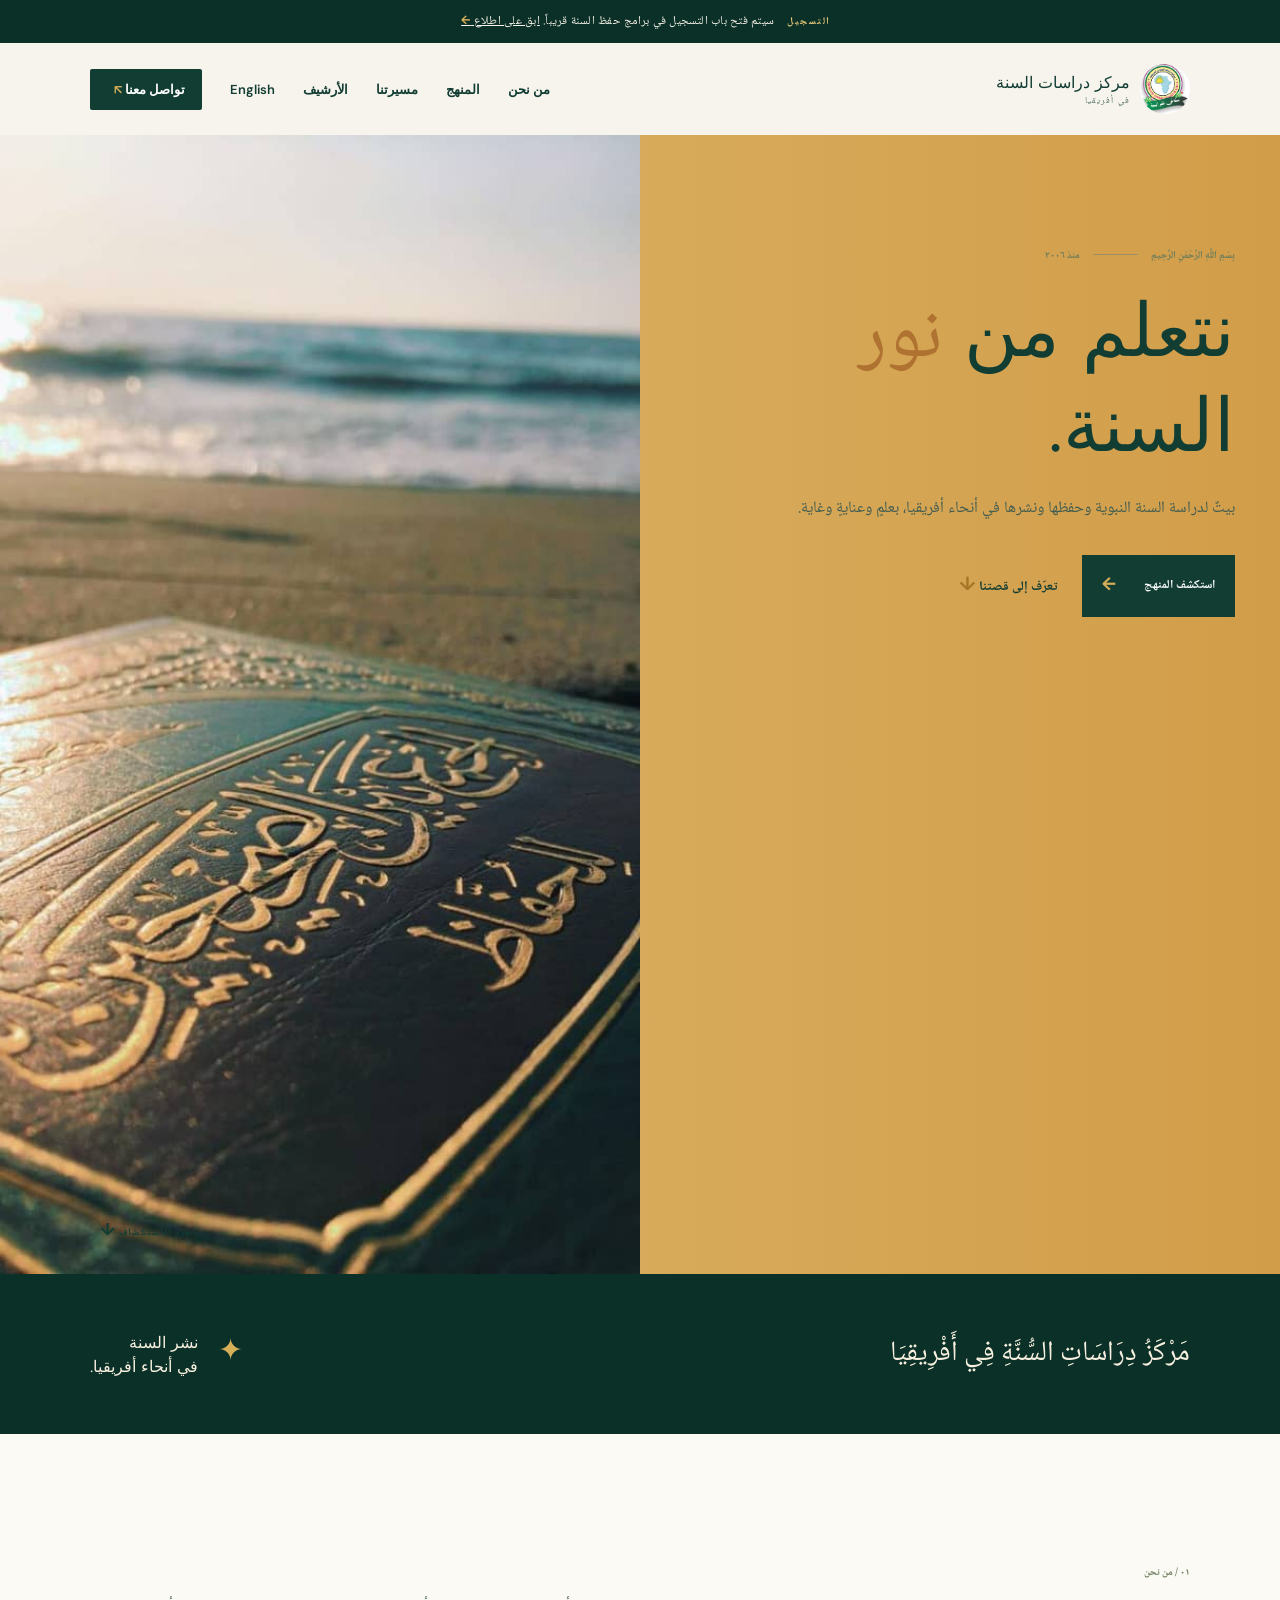
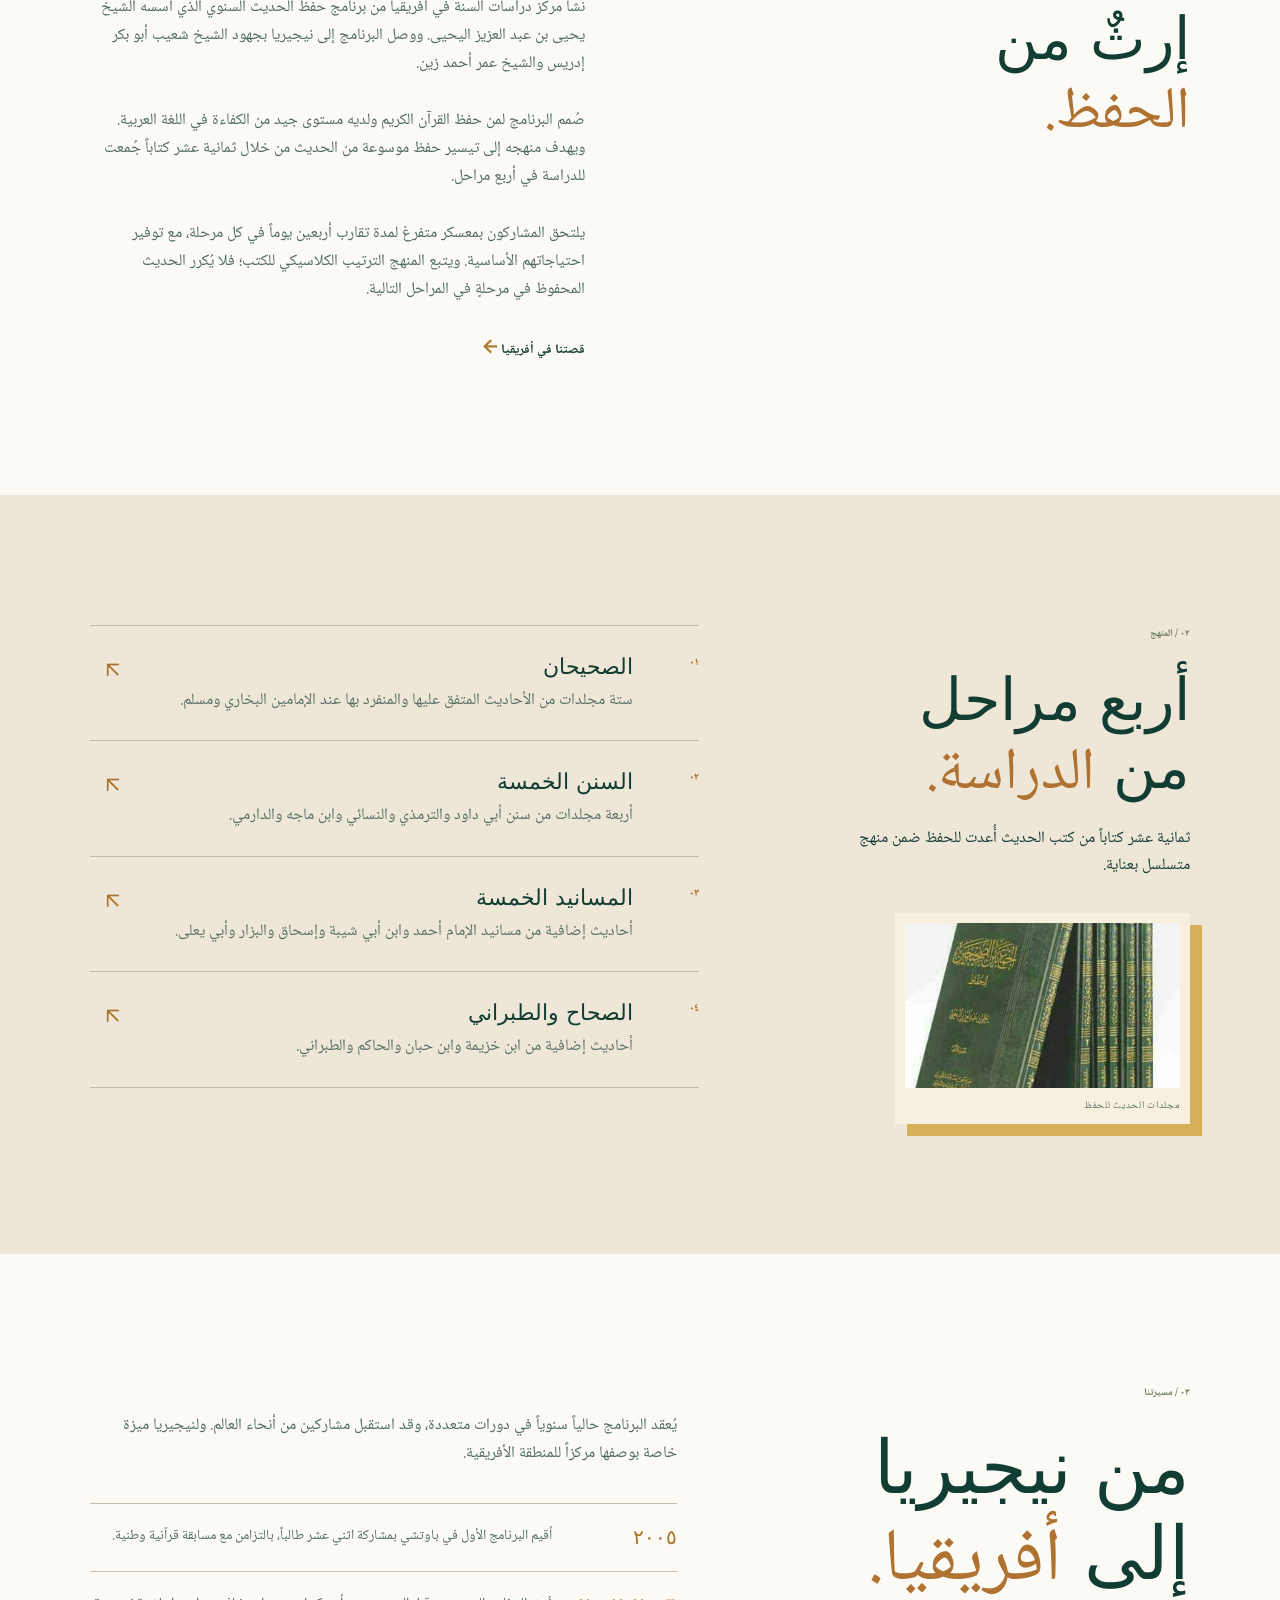
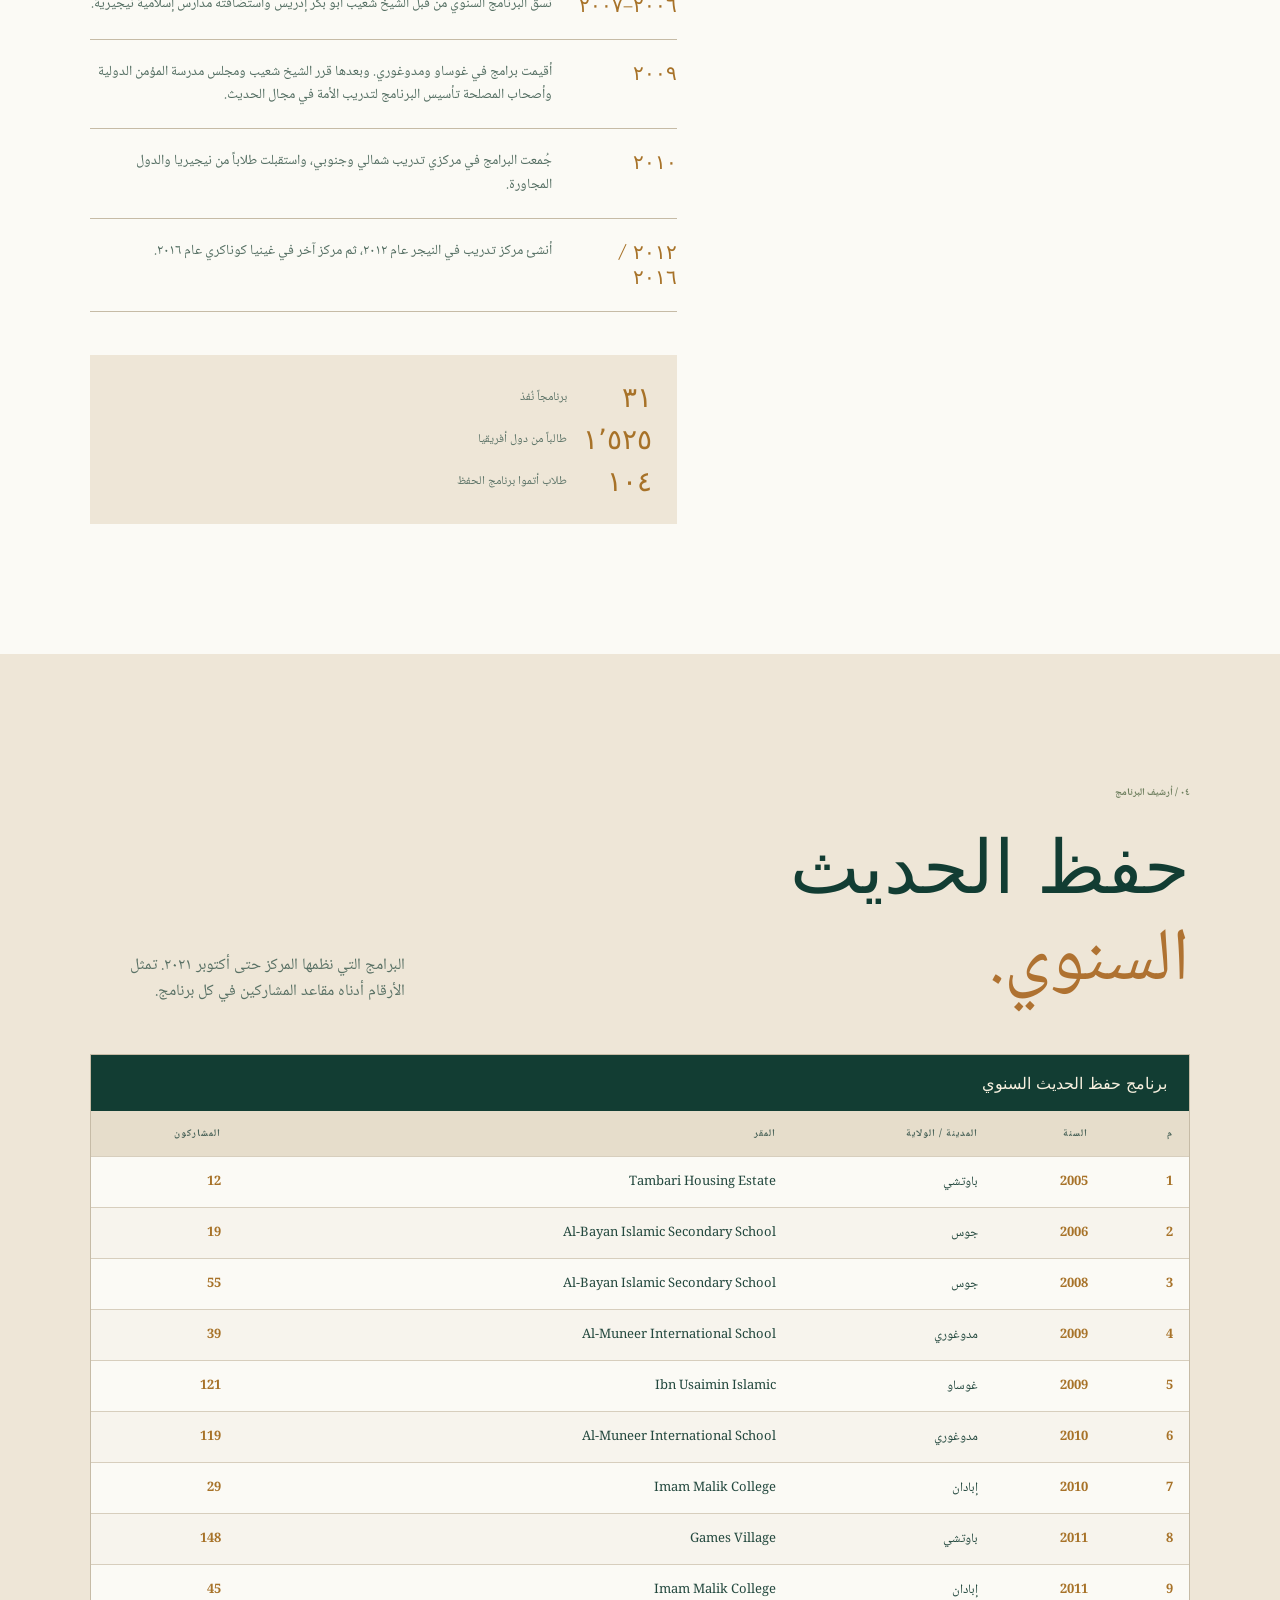
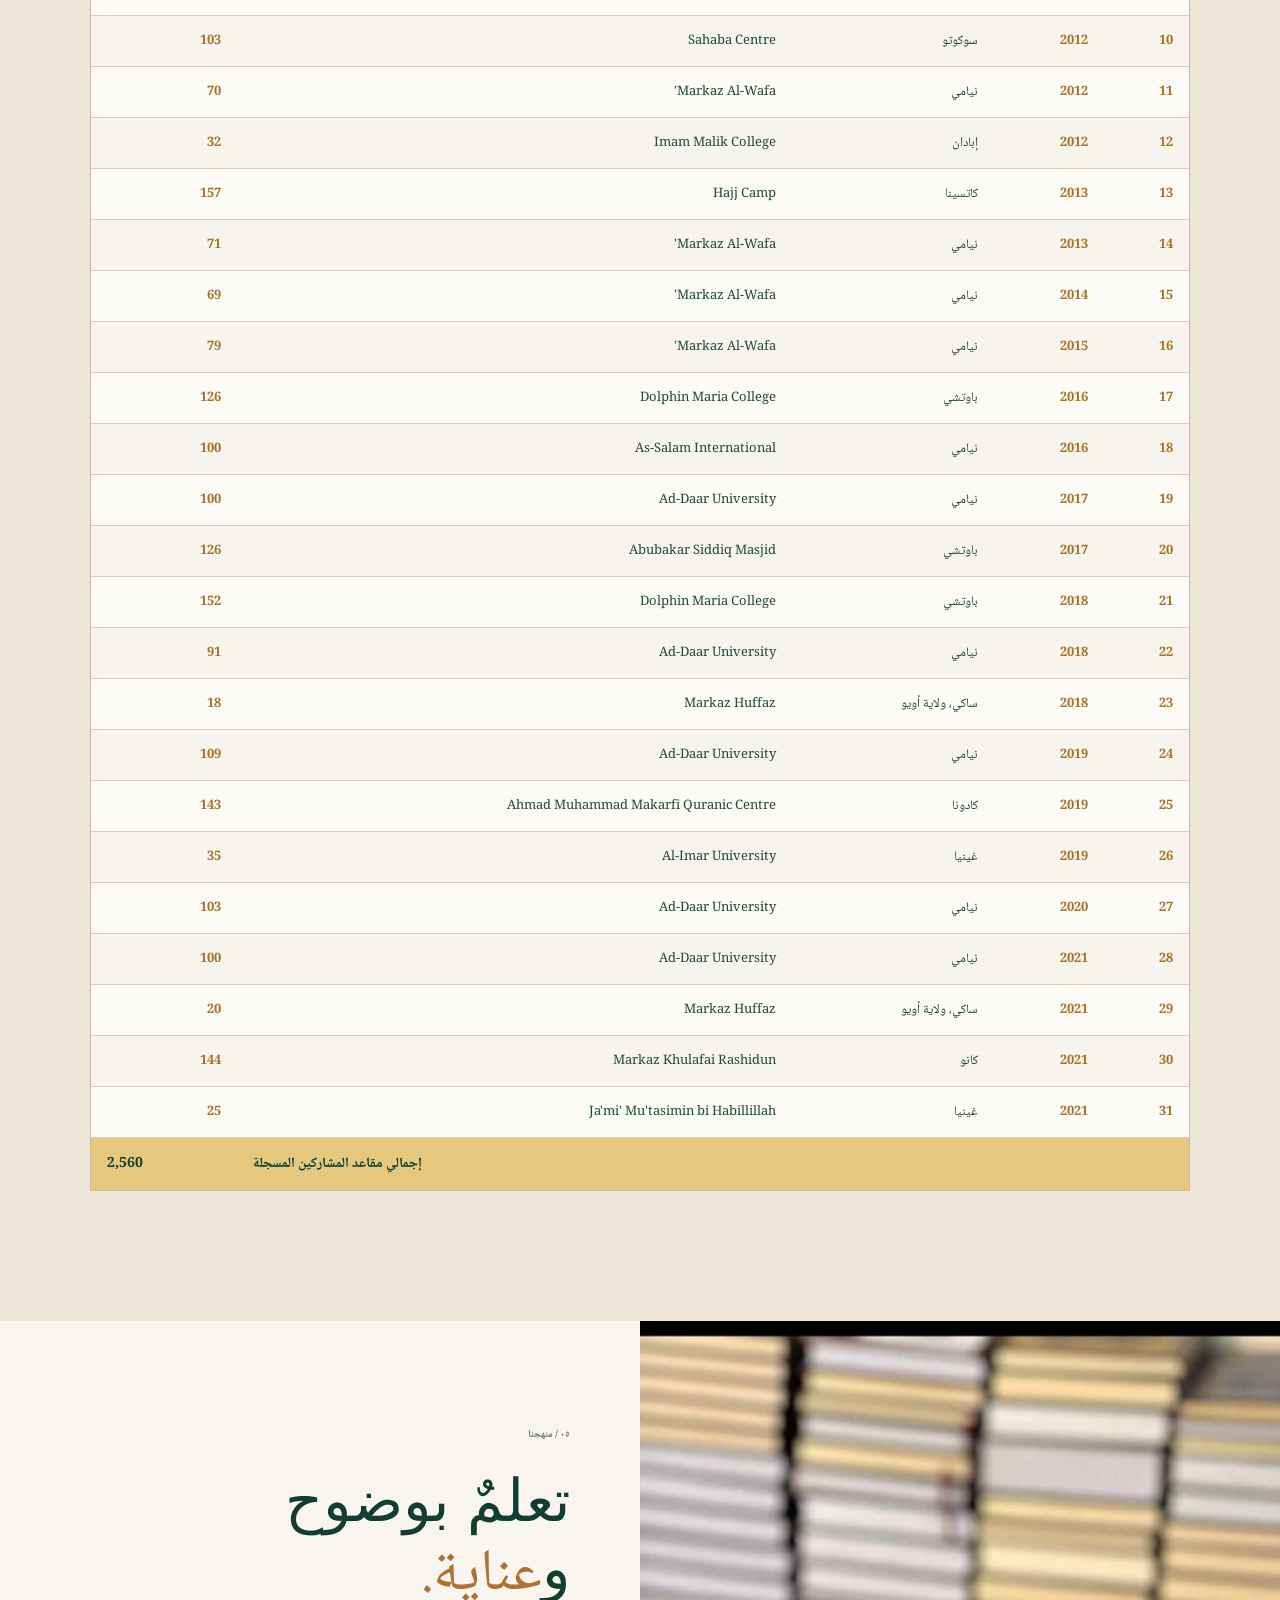
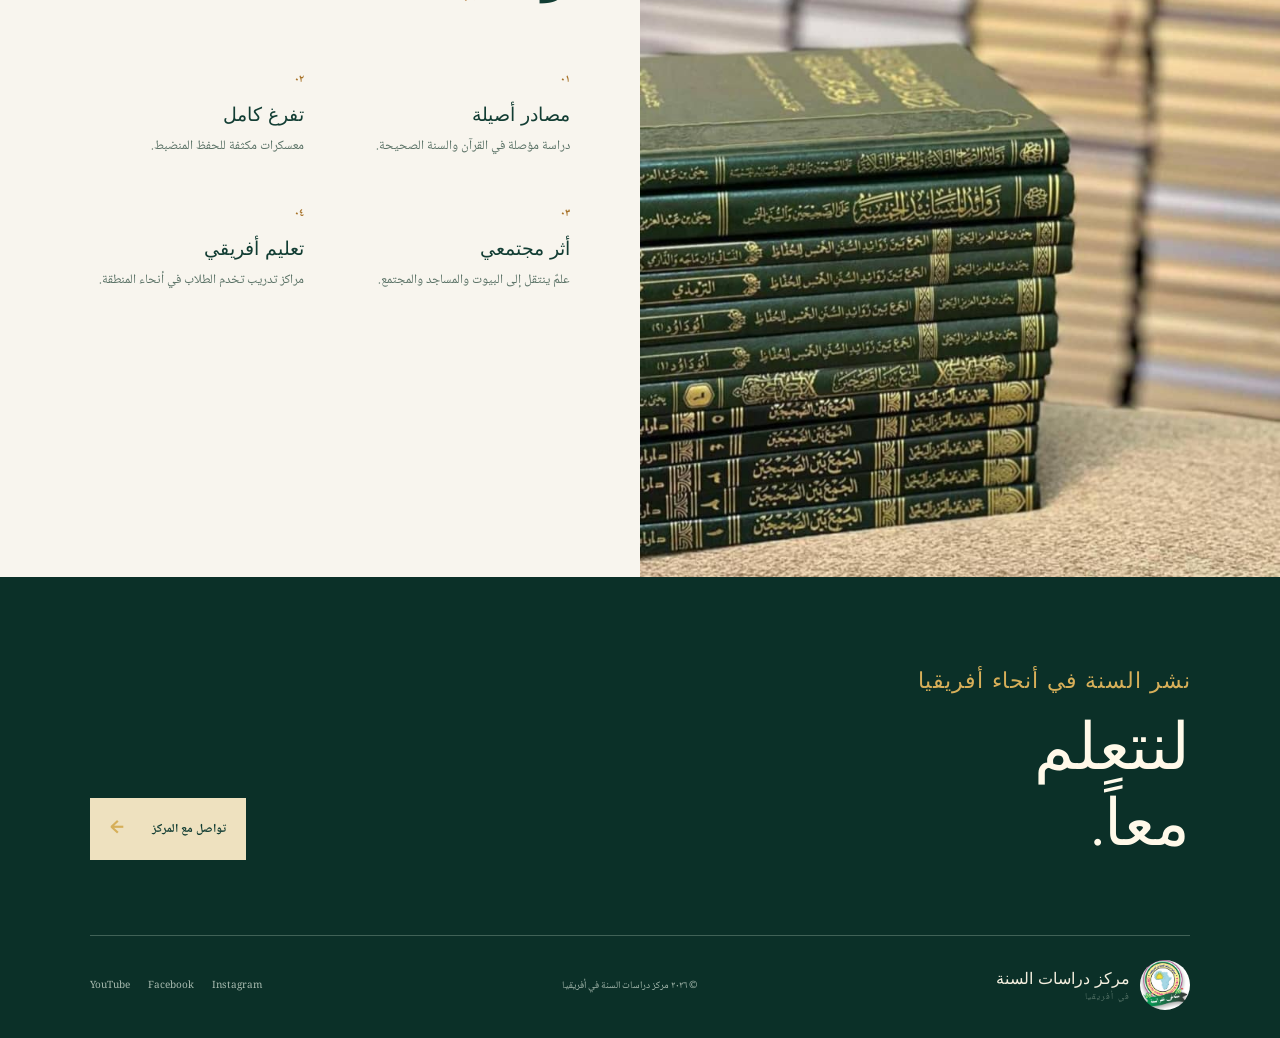
==== ar/index.html @ b195276b "Initial bilingual website" ====
<!doctype html>
<html lang="ar" dir="rtl">
<head>
  <meta charset="utf-8">
  <meta name="viewport" content="width=device-width, initial-scale=1">
  <meta name="description" content="مركز دراسات السنة في أفريقيا — نشر السنة في أنحاء أفريقيا.">
  <title>مركز دراسات السنة في أفريقيا</title>
  <link rel="preconnect" href="https://fonts.googleapis.com"><link rel="preconnect" href="https://fonts.gstatic.com" crossorigin>
  <link href="https://fonts.googleapis.com/css2?family=DM+Sans:wght@400;500;600;700&family=Marcellus&family=Noto+Naskh+Arabic:wght@500;600;700&display=swap" rel="stylesheet">
  <link rel="stylesheet" href="../styles.css"><link rel="stylesheet" href="../overrides.css"><link rel="stylesheet" href="ar.css">
</head>
<body>
  <div class="announcement"><span>التسجيل</span> سيتم فتح باب التسجيل في برامج حفظ السنة قريباً. <a href="#contact">ابق على اطلاع <b>←</b></a></div>
  <header class="site-header"><a class="brand" href="#home" aria-label="الصفحة الرئيسية"><img src="../centre-logo.jpg" alt="شعار مركز دراسات السنة في أفريقيا"><span><strong>مركز دراسات السنة</strong><small>في أفريقيا</small></span></a><button class="menu" aria-label="فتح القائمة" aria-expanded="false"><i></i><i></i></button><nav aria-label="التنقل الرئيسي"><a href="#about">من نحن</a><a href="#programmes">المنهج</a><a href="#history">مسيرتنا</a><a href="#archive">الأرشيف</a><a class="language-link" href="../">English</a><a class="nav-cta" href="#contact">تواصل معنا <span>↖</span></a></nav></header>
  <main id="home">
    <section class="hero"><div class="hero-copy"><p class="eyebrow">بِسْمِ اللَّهِ الرَّحْمَنِ الرَّحِيمِ <span></span> منذ ٢٠٠٦</p><h1>نتعلم من <em>نور</em> السنة.</h1><p class="intro">بيتٌ لدراسة السنة النبوية وحفظها ونشرها في أنحاء أفريقيا، بعلمٍ وعنايةٍ وغاية.</p><div class="hero-actions"><a class="button primary" href="#programmes">استكشف المنهج <span>←</span></a><a class="text-link" href="#about">تعرّف إلى قصتنا <span>↓</span></a></div></div><div class="hero-art photo-panel" aria-label="كتاب حديث بجوار البحر"><img src="../hadith-by-the-sea.jpg" alt="كتاب حديث بجوار البحر"></div><a class="scroll-cue" href="#about">مرر للاستكشاف <span>↓</span></a></section>
    <section class="mission-strip" id="about"><p class="arabic">مَرْكَزُ دِرَاسَاتِ السُّنَّةِ فِي أَفْرِيقِيَا</p><div><span class="line-icon">✦</span><p>نشر السنة<br>في أنحاء أفريقيا.</p></div></section>
    <section class="about section"><div><p class="section-label">٠١ / من نحن</p><h2>إرثٌ من<br><em>الحفظ.</em></h2></div><div class="about-copy"><p>نشأ مركز دراسات السنة في أفريقيا من برنامج حفظ الحديث السنوي الذي أسسه الشيخ يحيى بن عبد العزيز اليحيى. ووصل البرنامج إلى نيجيريا بجهود الشيخ شعيب أبو بكر إدريس والشيخ عمر أحمد زين.</p><p>صُمم البرنامج لمن حفظ القرآن الكريم ولديه مستوى جيد من الكفاءة في اللغة العربية. ويهدف منهجه إلى تيسير حفظ موسوعة من الحديث من خلال ثمانية عشر كتاباً جُمعت للدراسة في أربع مراحل.</p><p>يلتحق المشاركون بمعسكر متفرغ لمدة تقارب أربعين يوماً في كل مرحلة، مع توفير احتياجاتهم الأساسية. ويتبع المنهج الترتيب الكلاسيكي للكتب؛ فلا يُكرر الحديث المحفوظ في مرحلةٍ في المراحل التالية.</p><a class="arrow-link" href="#history">قصتنا في أفريقيا <span>←</span></a></div></section>
    <section class="programmes section" id="programmes"><div class="programme-title"><p class="section-label">٠٢ / المنهج</p><h2>أربع مراحل<br>من <em>الدراسة.</em></h2><p>ثمانية عشر كتاباً من كتب الحديث أُعدت للحفظ ضمن منهج متسلسل بعناية.</p><figure class="curriculum-image"><img src="../huffazul-wahyayn.jpg" alt="مجلدات حديث معدة للحفظ"><figcaption>مجلدات الحديث للحفظ</figcaption></figure></div><div class="programme-list"><article><span>٠١</span><div><h3>الصحيحان</h3><p>ستة مجلدات من الأحاديث المتفق عليها والمنفرد بها عند الإمامين البخاري ومسلم.</p></div><a href="#contact" aria-label="السؤال عن المرحلة الأولى">↖</a></article><article><span>٠٢</span><div><h3>السنن الخمسة</h3><p>أربعة مجلدات من سنن أبي داود والترمذي والنسائي وابن ماجه والدارمي.</p></div><a href="#contact" aria-label="السؤال عن المرحلة الثانية">↖</a></article><article><span>٠٣</span><div><h3>المسانيد الخمسة</h3><p>أحاديث إضافية من مسانيد الإمام أحمد وابن أبي شيبة وإسحاق والبزار وأبي يعلى.</p></div><a href="#contact" aria-label="السؤال عن المرحلة الثالثة">↖</a></article><article><span>٠٤</span><div><h3>الصحاح والطبراني</h3><p>أحاديث إضافية من ابن خزيمة وابن حبان والحاكم والطبراني.</p></div><a href="#contact" aria-label="السؤال عن المرحلة الرابعة">↖</a></article></div></section>
    <section class="history section" id="history"><div><p class="section-label">٠٣ / مسيرتنا</p><h2>من نيجيريا<br>إلى <em>أفريقيا.</em></h2></div><div class="history-copy"><p>يُعقد البرنامج حالياً سنوياً في دورات متعددة، وقد استقبل مشاركين من أنحاء العالم. ولنيجيريا ميزة خاصة بوصفها مركزاً للمنطقة الأفريقية.</p><ol><li><b>٢٠٠٥</b><span>أقيم البرنامج الأول في باوتشي بمشاركة اثني عشر طالباً، بالتزامن مع مسابقة قرآنية وطنية.</span></li><li><b>٢٠٠٦–٢٠٠٧</b><span>نُسق البرنامج السنوي من قبل الشيخ شعيب أبو بكر إدريس واستضافته مدارس إسلامية نيجيرية.</span></li><li><b>٢٠٠٩</b><span>أقيمت برامج في غوساو ومدوغوري. وبعدها قرر الشيخ شعيب ومجلس مدرسة المؤمن الدولية وأصحاب المصلحة تأسيس البرنامج لتدريب الأمة في مجال الحديث.</span></li><li><b>٢٠١٠</b><span>جُمعت البرامج في مركزي تدريب شمالي وجنوبي، واستقبلت طلاباً من نيجيريا والدول المجاورة.</span></li><li><b>٢٠١٢ / ٢٠١٦</b><span>أنشئ مركز تدريب في النيجر عام ٢٠١٢، ثم مركز آخر في غينيا كوناكري عام ٢٠١٦.</span></li></ol><div class="impact"><strong>٣١</strong><span>برنامجاً نُفذ</span><strong>١٬٥٢٥</strong><span>طالباً من دول أفريقيا</span><strong>١٠٤</strong><span>طلاب أتموا برنامج الحفظ</span></div></div></section>
    <section class="archive section" id="archive"><div class="archive-head"><div><p class="section-label">٠٤ / أرشيف البرنامج</p><h2>حفظ الحديث<br><em>السنوي.</em></h2></div><p>البرامج التي نظمها المركز حتى أكتوبر ٢٠٢١. تمثل الأرقام أدناه مقاعد المشاركين في كل برنامج.</p></div><div class="table-wrap"><table><caption>برنامج حفظ الحديث السنوي</caption><thead><tr><th>م</th><th>السنة</th><th>المدينة / الولاية</th><th>المقر</th><th>المشاركون</th></tr></thead><tbody>
      <tr><td>1</td><td>2005</td><td>باوتشي</td><td>Tambari Housing Estate</td><td>12</td></tr><tr><td>2</td><td>2006</td><td>جوس</td><td>Al-Bayan Islamic Secondary School</td><td>19</td></tr><tr><td>3</td><td>2008</td><td>جوس</td><td>Al-Bayan Islamic Secondary School</td><td>55</td></tr><tr><td>4</td><td>2009</td><td>مدوغوري</td><td>Al-Muneer International School</td><td>39</td></tr><tr><td>5</td><td>2009</td><td>غوساو</td><td>Ibn Usaimin Islamic</td><td>121</td></tr><tr><td>6</td><td>2010</td><td>مدوغوري</td><td>Al-Muneer International School</td><td>119</td></tr><tr><td>7</td><td>2010</td><td>إبادان</td><td>Imam Malik College</td><td>29</td></tr><tr><td>8</td><td>2011</td><td>باوتشي</td><td>Games Village</td><td>148</td></tr><tr><td>9</td><td>2011</td><td>إبادان</td><td>Imam Malik College</td><td>45</td></tr><tr><td>10</td><td>2012</td><td>سوكوتو</td><td>Sahaba Centre</td><td>103</td></tr><tr><td>11</td><td>2012</td><td>نيامي</td><td>Markaz Al-Wafa'</td><td>70</td></tr><tr><td>12</td><td>2012</td><td>إبادان</td><td>Imam Malik College</td><td>32</td></tr><tr><td>13</td><td>2013</td><td>كاتسينا</td><td>Hajj Camp</td><td>157</td></tr><tr><td>14</td><td>2013</td><td>نيامي</td><td>Markaz Al-Wafa'</td><td>71</td></tr><tr><td>15</td><td>2014</td><td>نيامي</td><td>Markaz Al-Wafa'</td><td>69</td></tr><tr><td>16</td><td>2015</td><td>نيامي</td><td>Markaz Al-Wafa'</td><td>79</td></tr><tr><td>17</td><td>2016</td><td>باوتشي</td><td>Dolphin Maria College</td><td>126</td></tr><tr><td>18</td><td>2016</td><td>نيامي</td><td>As-Salam International</td><td>100</td></tr><tr><td>19</td><td>2017</td><td>نيامي</td><td>Ad-Daar University</td><td>100</td></tr><tr><td>20</td><td>2017</td><td>باوتشي</td><td>Abubakar Siddiq Masjid</td><td>126</td></tr><tr><td>21</td><td>2018</td><td>باوتشي</td><td>Dolphin Maria College</td><td>152</td></tr><tr><td>22</td><td>2018</td><td>نيامي</td><td>Ad-Daar University</td><td>91</td></tr><tr><td>23</td><td>2018</td><td>ساكي، ولاية أويو</td><td>Markaz Huffaz</td><td>18</td></tr><tr><td>24</td><td>2019</td><td>نيامي</td><td>Ad-Daar University</td><td>109</td></tr><tr><td>25</td><td>2019</td><td>كادونا</td><td>Ahmad Muhammad Makarfi Quranic Centre</td><td>143</td></tr><tr><td>26</td><td>2019</td><td>غينيا</td><td>Al-Imar University</td><td>35</td></tr><tr><td>27</td><td>2020</td><td>نيامي</td><td>Ad-Daar University</td><td>103</td></tr><tr><td>28</td><td>2021</td><td>نيامي</td><td>Ad-Daar University</td><td>100</td></tr><tr><td>29</td><td>2021</td><td>ساكي، ولاية أويو</td><td>Markaz Huffaz</td><td>20</td></tr><tr><td>30</td><td>2021</td><td>كانو</td><td>Markaz Khulafai Rashidun</td><td>144</td></tr><tr><td>31</td><td>2021</td><td>غينيا</td><td>Ja'mi' Mu'tasimin bi Habillillah</td><td>25</td></tr>
    </tbody><tfoot><tr><th colspan="4">إجمالي مقاعد المشاركين المسجلة</th><th>2,560</th></tr></tfoot></table></div></section>
    <section class="values" id="approach"><div class="values-image photo-panel values-photo"><img src="../hadith-library.jpg" alt="مجلدات الحديث في مكتبة"></div><div class="values-copy"><p class="section-label">٠٥ / منهجنا</p><h2>تعلمٌ بوضوح<br>و<em>عناية.</em></h2><div class="value-grid"><div><b>٠١</b><h3>مصادر أصيلة</h3><p>دراسة مؤصلة في القرآن والسنة الصحيحة.</p></div><div><b>٠٢</b><h3>تفرغ كامل</h3><p>معسكرات مكثفة للحفظ المنضبط.</p></div><div><b>٠٣</b><h3>أثر مجتمعي</h3><p>علمٌ ينتقل إلى البيوت والمساجد والمجتمع.</p></div><div><b>٠٤</b><h3>تعليم أفريقي</h3><p>مراكز تدريب تخدم الطلاب في أنحاء المنطقة.</p></div></div></div></section>
  </main>
  <footer id="contact"><div class="footer-top"><div><p class="motto">نشر السنة في أنحاء أفريقيا</p><h2>لنتعلم<br>معاً.</h2></div><a class="button light" href="mailto:centreforsunnahstudiesinafrica@gmail.com">تواصل مع المركز <span>←</span></a></div><div class="footer-bottom"><div class="brand footer-brand"><img src="../centre-logo.jpg" alt=""><span><strong>مركز دراسات السنة</strong><small>في أفريقيا</small></span></div><p>© ٢٠٢٦ مركز دراسات السنة في أفريقيا</p><div><a href="#home">Instagram</a><a href="https://www.facebook.com/hadithdaurah/" target="_blank" rel="noopener noreferrer">Facebook</a><a href="#home">YouTube</a></div></div></footer>
  <script>document.querySelector('.menu').addEventListener('click',e=>{const b=e.currentTarget,n=document.querySelector('nav');b.setAttribute('aria-expanded',String(!n.classList.toggle('open')))});</script>
</body>
</html>
---- styles.css ----
:root{--ink:#123d33;--deep:#0b3028;--gold:#d6af59;--paper:#f7f4ed;--warm:#eee6d7;--orange:#e68b50}*{box-sizing:border-box}html{scroll-behavior:smooth}body{margin:0;background:var(--paper);color:var(--ink);font-family:'DM Sans',sans-serif}a{color:inherit;text-decoration:none}.announcement{padding:11px 7%;background:var(--deep);color:#f8f4e9;text-align:center;font-size:12px;letter-spacing:.02em}.announcement span{color:#e8c979;text-transform:uppercase;font-size:10px;font-weight:bold;letter-spacing:.15em;margin-right:10px}.announcement a{margin-left:12px;text-decoration:underline}.announcement b{color:var(--gold)}.site-header{height:92px;padding:0 7%;display:flex;align-items:center;justify-content:space-between;background:var(--paper)}.brand{display:flex;align-items:center;gap:10px;line-height:1}.brand img{width:50px;height:50px;object-fit:cover;border-radius:50%}.brand span{display:grid;gap:5px}.brand strong{font:16px 'Marcellus',serif}.brand small{font-size:9px;text-transform:uppercase;letter-spacing:.14em;color:#557267}nav{display:flex;align-items:center;gap:28px;font-size:13px;font-weight:600}nav>a:not(.nav-cta):hover{color:#b1802d}.nav-cta{background:var(--ink);color:white;padding:12px 17px;border-radius:2px}.nav-cta span{color:var(--gold);padding-left:7px}.menu{display:none}.hero{min-height:640px;background:linear-gradient(90deg,#e7ddc9 0%,#eee6d8 49%,#d7ab5b 49%,#d29d49 100%);display:grid;grid-template-columns:1fr 1fr;position:relative;overflow:hidden}.hero-copy{padding:112px 7% 130px;max-width:690px}.eyebrow,.section-label{margin:0 0 24px;font-size:10px;letter-spacing:.18em;font-weight:700;color:#6c7d5c}.eyebrow span{display:inline-block;width:45px;border-top:1px solid #a08f66;margin:0 11px 3px}.hero h1,h2{font:clamp(47px,5.8vw,79px)/.98 'Marcellus',serif;letter-spacing:-.045em;margin:0}.hero h1 em,h2 em{font-family:'Noto Naskh Arabic',serif;font-style:normal;color:#af7231}.intro{max-width:470px;line-height:1.65;font-size:16px;color:#405c51;margin:27px 0 32px}.hero-actions{display:flex;align-items:center;gap:25px}.button{display:inline-flex;align-items:center;gap:28px;padding:16px 20px;font-size:12px;font-weight:700}.primary{background:var(--ink);color:#fff}.button span{font-size:18px;color:var(--gold)}.text-link{font-size:13px;font-weight:700}.text-link span{color:#a97528;font-size:19px;margin-left:9px}.hero-art{position:relative;overflow:hidden;background:linear-gradient(120deg,#dcb961,#bd7a2f);display:flex;align-items:center;justify-content:center}.hero-art:after{content:'';position:absolute;inset:0;background-image:radial-gradient(#f8e4a4 1px,transparent 1px);background-size:17px 17px;opacity:.25}.hero-art p{position:relative;z-index:2;text-align:center;font:clamp(58px,8vw,120px)/1.2 'Noto Naskh Arabic',serif;color:#fff5d7;text-shadow:0 2px 0 #b47930}.hero-art p small{font:26px 'Marcellus',serif;letter-spacing:.22em}.arch{position:absolute;border:1px solid #f7df9d;border-bottom:0;border-radius:500px 500px 0 0;z-index:1}.arch-one{width:600px;height:760px;bottom:-130px}.arch-two{width:430px;height:570px;bottom:-130px;border-color:#f5d68c}.sun{position:absolute;z-index:1;width:125px;height:125px;border:1px solid #f7dc98;border-radius:50%;top:20%;right:20%}.sun span{position:absolute;left:50%;top:-43px;height:28px;border-left:1px solid #f7dc98}.sun span:nth-child(2){transform:rotate(45deg);transform-origin:0 105px}.sun span:nth-child(3){transform:rotate(-45deg);transform-origin:0 105px}.hero-mark{position:absolute;bottom:53px;right:8%;z-index:2;color:#f7e4a5;font:63px 'Marcellus',serif}.hero-mark sup{font-size:19px}.hero-mark small{display:block;font:8px 'DM Sans';letter-spacing:.18em}.scroll-cue{position:absolute;bottom:28px;left:7%;font-size:10px;letter-spacing:.12em;text-transform:uppercase;font-weight:bold}.scroll-cue span{font-size:17px;margin-left:10px}.mission-strip{min-height:160px;padding:34px 7%;display:flex;align-items:center;justify-content:space-between;background:var(--deep);color:#f7f0df}.arabic{font:28px 'Noto Naskh Arabic',serif;margin:0}.mission-strip>div{display:flex;align-items:center;gap:20px}.mission-strip div p{font:16px/1.5 'Marcellus',serif;margin:0}.line-icon{font-size:30px;color:var(--gold)}.section{padding:130px 7%}.about{display:grid;grid-template-columns:1fr 1fr;gap:10%;background:#fbfaf5}.about h2,.programme-title h2,.values h2,.updates h2{font-size:clamp(42px,4.6vw,67px)}.about-copy{padding-top:30px}.about-copy>p{font-size:17px;line-height:1.75;color:#506b5f;margin:0 0 29px}.arrow-link{font-size:13px;font-weight:bold}.arrow-link span{color:#b17c31;font-size:19px;margin-left:10px}.programmes{background:var(--warm);display:grid;grid-template-columns:.85fr 1.4fr;gap:11%}.programme-title>p:last-child{color:#587064;line-height:1.6;max-width:290px;margin-top:25px}.programme-list{border-top:1px solid #c6bba6}.programme-list article{display:grid;grid-template-columns:52px 1fr 30px;gap:14px;padding:27px 0;border-bottom:1px solid #c6bba6}.programme-list span,.value-grid b{font-size:11px;color:#a77228;font-weight:bold}.programme-list h3,.value-grid h3{font:22px 'Marcellus',serif;margin:0}.programme-list p{font-size:13px;color:#587064;line-height:1.6;margin:8px 0 0}.programme-list a{font-size:22px;color:#a77228}.values{display:grid;grid-template-columns:1fr 1fr;background:#f8f5ee}.values-image{min-height:650px;position:relative;display:flex;align-items:center;justify-content:center;background:#c7863e;overflow:hidden}.pattern{position:absolute;inset:-20%;background:repeating-radial-gradient(ellipse at 50% 120%,transparent 0 38px,#e9c674 39px 40px);opacity:.8}.values-image p{position:relative;color:#fff4d5;font:82px/1.35 'Noto Naskh Arabic',serif;text-align:center}.values-copy{padding:105px 11%}.value-grid{display:grid;grid-template-columns:1fr 1fr;gap:42px 32px;margin-top:55px}.value-grid h3{font-size:19px;margin:10px 0}.value-grid p{color:#587064;font-size:13px;line-height:1.6;margin:0}.updates{background:#fbfaf5}.updates-head{display:flex;align-items:end;justify-content:space-between;margin-bottom:55px}.update-grid{display:grid;grid-template-columns:repeat(3,1fr);gap:22px}.update-grid article{min-height:260px;padding:25px;background:var(--warm);border-bottom:3px solid var(--gold);display:flex;flex-direction:column}.update-grid p{font-size:9px;letter-spacing:.12em;color:#81765f;font-weight:bold}.update-grid h3{font:28px/1.15 'Marcellus',serif;margin:18px 0 auto}.update-grid a{color:#a77228;font-size:12px;font-weight:bold}footer{padding:90px 7% 28px;background:var(--deep);color:#f6f0df}.footer-top{display:flex;justify-content:space-between;align-items:end;padding-bottom:75px}.footer-top h2{font-size:65px;color:#fff9e9}.footer-top .arabic{color:#d7af59;font-size:22px;margin-bottom:15px}.light{background:#eee1bf;color:var(--ink)}.footer-bottom{border-top:1px solid #416257;padding-top:24px;display:flex;justify-content:space-between;align-items:center;font-size:10px;color:#a8bbb0}.footer-brand strong{color:#f4efdf}.footer-bottom>div:last-child{display:flex;gap:18px}.footer-bottom a:hover{color:#e9c56e}@media(max-width:780px){.site-header{height:75px}.brand strong{font-size:13px}nav{display:none;position:absolute;z-index:10;top:75px;left:0;right:0;background:#f7f4ed;padding:25px 7%;flex-direction:column;align-items:flex-start}nav.open{display:flex}.menu{display:grid;gap:5px;border:0;background:transparent}.menu i{display:block;width:24px;border-top:2px solid var(--ink)}.hero{grid-template-columns:1fr;min-height:auto}.hero-copy{padding:85px 7% 110px}.hero-art{min-height:420px}.hero-mark{right:8%;bottom:33px}.mission-strip,.about,.programmes,.values{grid-template-columns:1fr}.mission-strip{gap:22px;align-items:flex-start;flex-direction:column}.section{padding:80px 7%}.about{gap:25px}.about-copy{padding:0}.programme-title{margin-bottom:30px}.values-image{min-height:350px}.values-copy{padding:70px 7%}.updates-head{align-items:flex-start;gap:25px;flex-direction:column}.update-grid{grid-template-columns:1fr}.footer-top,.footer-bottom{gap:30px;align-items:flex-start;flex-direction:column}.footer-top h2{font-size:50px}.footer-top{padding-bottom:55px}.footer-bottom>div:last-child{gap:12px}.arabic{font-size:22px}}
---- overrides.css ----
.motto {
  margin: 0 0 15px;
  color: #d7af59;
  font: 22px 'Marcellus', serif;
  letter-spacing: .04em;
}

.about-copy p + p { margin-top: 18px; }
.history { display: grid; grid-template-columns: .8fr 1.2fr; gap: 11%; background: #fbfaf5; }
.history-copy > p { margin: 28px 0 35px; color: #506b5f; font-size: 17px; line-height: 1.75; }
.history ol { margin: 0; padding: 0; list-style: none; border-top: 1px solid #c6bba6; }
.history li { display: grid; grid-template-columns: 105px 1fr; gap: 20px; padding: 21px 0; border-bottom: 1px solid #c6bba6; color: #506b5f; font-size: 14px; line-height: 1.65; }
.history li b { color: #a77228; font: 20px 'Marcellus', serif; }
.impact { display: grid; grid-template-columns: auto 1fr; column-gap: 16px; row-gap: 7px; margin-top: 43px; padding: 25px; background: #eee6d7; }
.impact strong { color: #a77228; font: 28px 'Marcellus', serif; }
.impact span { align-self: center; color: #587064; font-size: 12px; }
@media (max-width: 780px) {
  .history { grid-template-columns: 1fr; gap: 25px; }
  .history-copy > p { margin-top: 0; }
  .history li { grid-template-columns: 80px 1fr; gap: 12px; }
}

.archive { background: #eee6d7; }
.curriculum-image { width: min(100%, 295px); margin: 34px 0 0; padding: 10px; background: #f7f0df; box-shadow: 12px 12px 0 #d6af59; }
.curriculum-image img { display: block; width: 100%; height: 165px; object-fit: cover; object-position: center; }
.curriculum-image figcaption { margin-top: 9px; color: #587064; font-size: 10px; letter-spacing: .07em; text-transform: uppercase; }
.photo-panel { display: block; background: #123d33; }
.photo-panel::after { content: none; }
.photo-panel img { display: block; width: 100%; height: 100%; object-fit: cover; }
.hero-art.photo-panel img { object-position: center 64%; }
.values-image.photo-panel img { object-position: 42% center; }
.archive-head { display: flex; align-items: end; justify-content: space-between; gap: 50px; margin-bottom: 48px; }
.archive-head > p { max-width: 315px; margin: 0; color: #587064; font-size: 14px; line-height: 1.65; }
.table-wrap { overflow-x: auto; border: 1px solid #c6bba6; background: #fbfaf5; }
table { width: 100%; min-width: 720px; border-collapse: collapse; color: #23483e; text-align: left; }
caption { padding: 18px 22px; background: #123d33; color: #f7f0df; font: 16px 'Marcellus', serif; text-align: left; }
th, td { padding: 14px 16px; border-bottom: 1px solid #d7cebd; font-size: 13px; }
thead th { background: #e6ddcb; color: #476157; font-size: 10px; letter-spacing: .1em; text-transform: uppercase; }
tbody tr:nth-child(even) { background: #f7f4ed; }
tbody td:first-child, tbody td:nth-child(2), tbody td:last-child { color: #a77228; font-weight: 700; }
tfoot th, tfoot td { border: 0; background: #e5c87e; color: #123d33; font-size: 14px; }
tfoot th { text-align: right; }
@media (max-width: 780px) {
  .archive-head { align-items: flex-start; flex-direction: column; gap: 22px; }
}
---- ar/ar.css ----
html[dir="rtl"] body { font-family: 'Noto Naskh Arabic', 'DM Sans', sans-serif; }
html[dir="rtl"] .site-header, html[dir="rtl"] .footer-bottom { direction: rtl; }
html[dir="rtl"] nav { font-family: 'DM Sans', sans-serif; }
html[dir="rtl"] .hero h1, html[dir="rtl"] h2 { letter-spacing: 0; line-height: 1.16; }
html[dir="rtl"] .hero h1 em, html[dir="rtl"] h2 em { font-family: 'Noto Naskh Arabic', serif; }
html[dir="rtl"] .eyebrow, html[dir="rtl"] .section-label, html[dir="rtl"] .archive-head > p, html[dir="rtl"] .programme-list p, html[dir="rtl"] .about-copy > p, html[dir="rtl"] .history-copy > p, html[dir="rtl"] .value-grid p { letter-spacing: 0; }
html[dir="rtl"] .about-copy > p, html[dir="rtl"] .history-copy > p, html[dir="rtl"] .programme-list p, html[dir="rtl"] .archive-head > p { font-size: 16px; }
html[dir="rtl"] .programme-list article { grid-template-columns: 52px 1fr 30px; }
html[dir="rtl"] .history li { grid-template-columns: 105px 1fr; }
html[dir="rtl"] table { text-align: right; }
html[dir="rtl"] caption { text-align: right; }
html[dir="rtl"] tfoot th { text-align: left; }
html[dir="rtl"] .announcement span { margin-left: 10px; margin-right: 0; }
@media(max-width:780px) { html[dir="rtl"] nav { align-items: flex-start; } html[dir="rtl"] .history li { grid-template-columns: 80px 1fr; } }
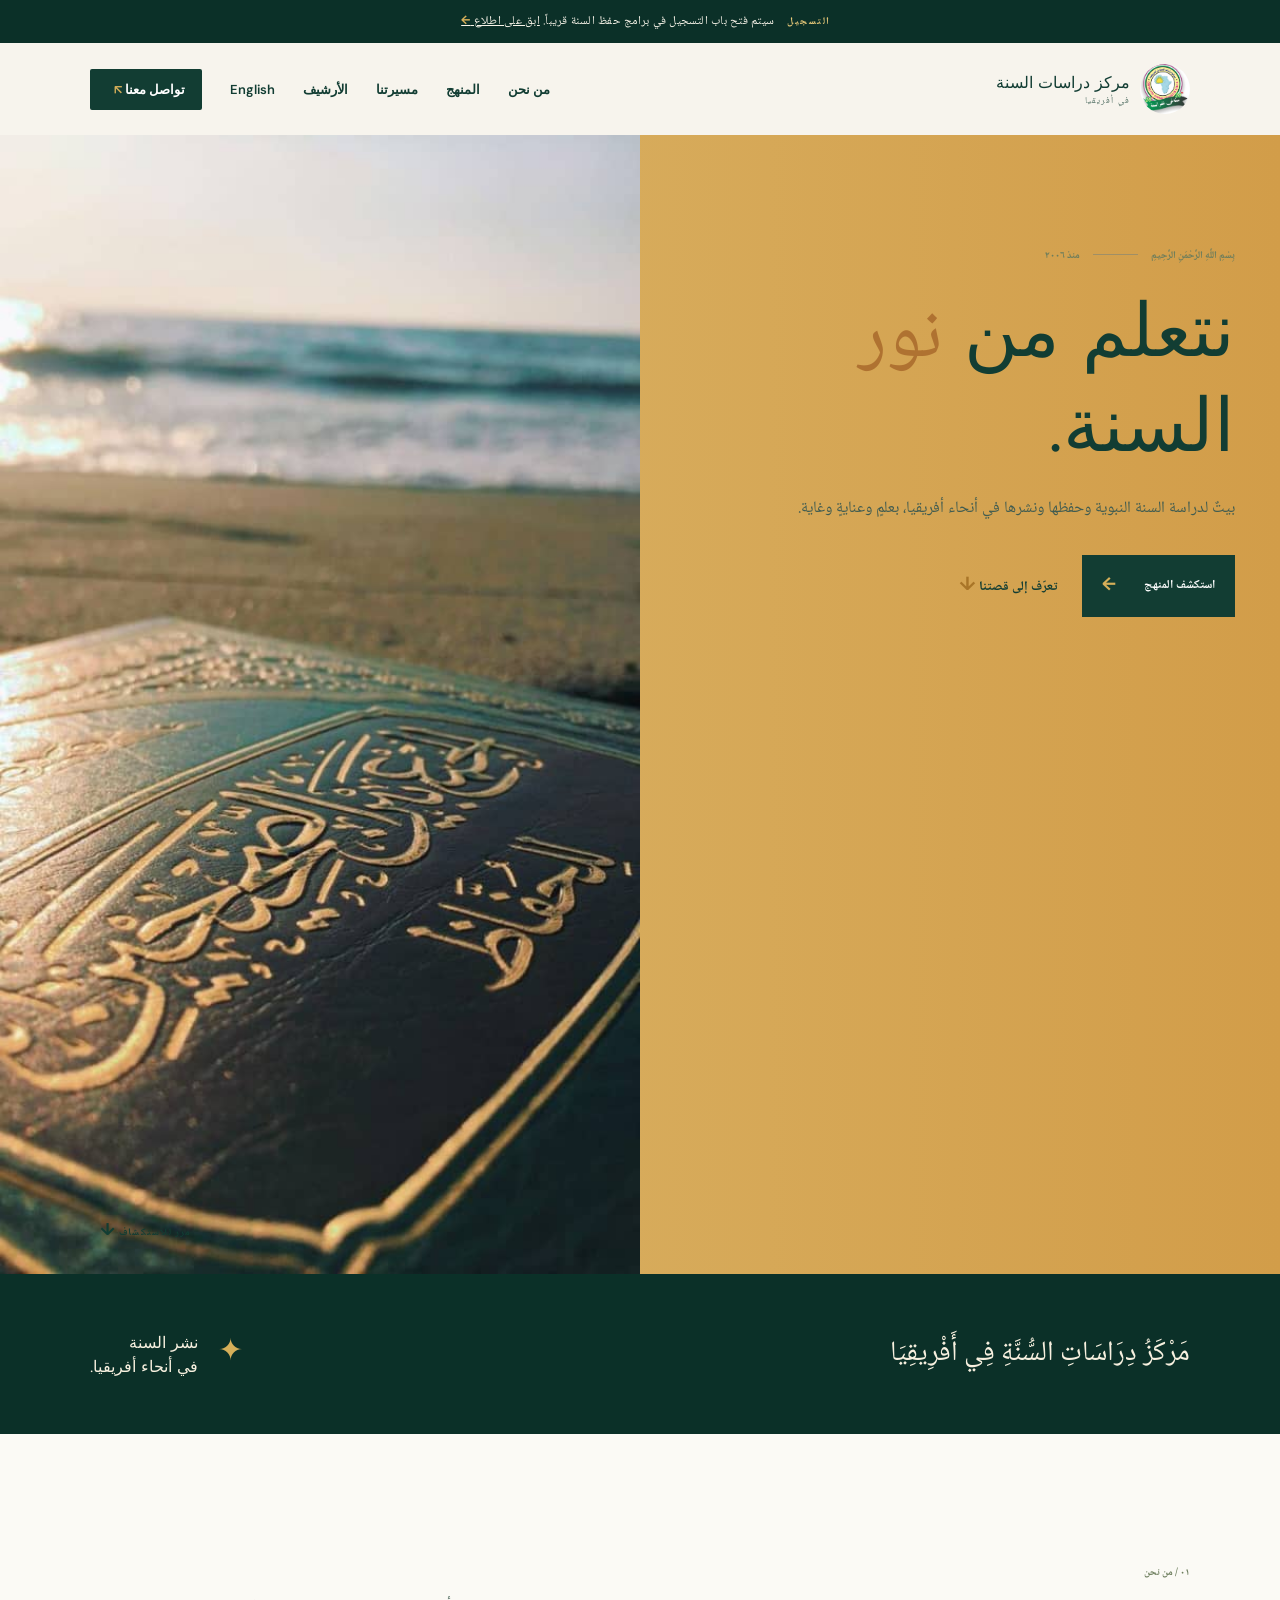
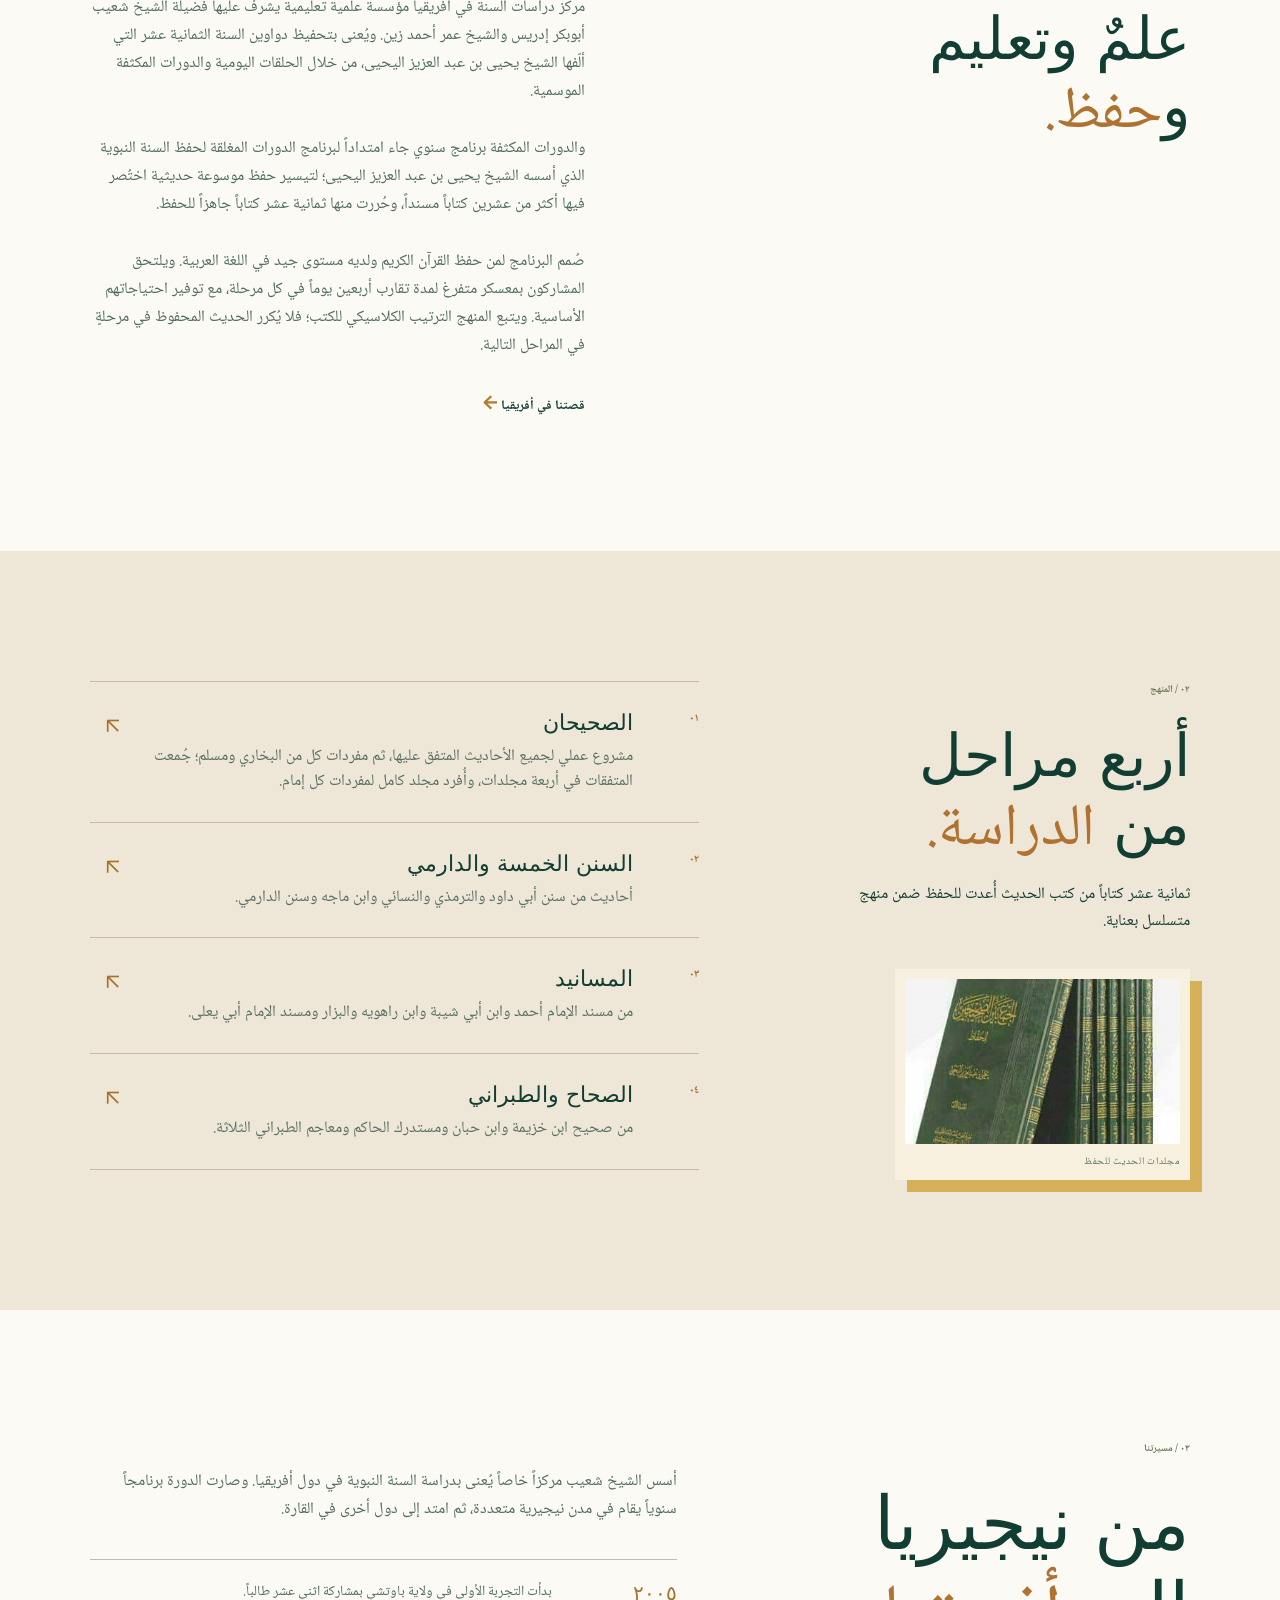
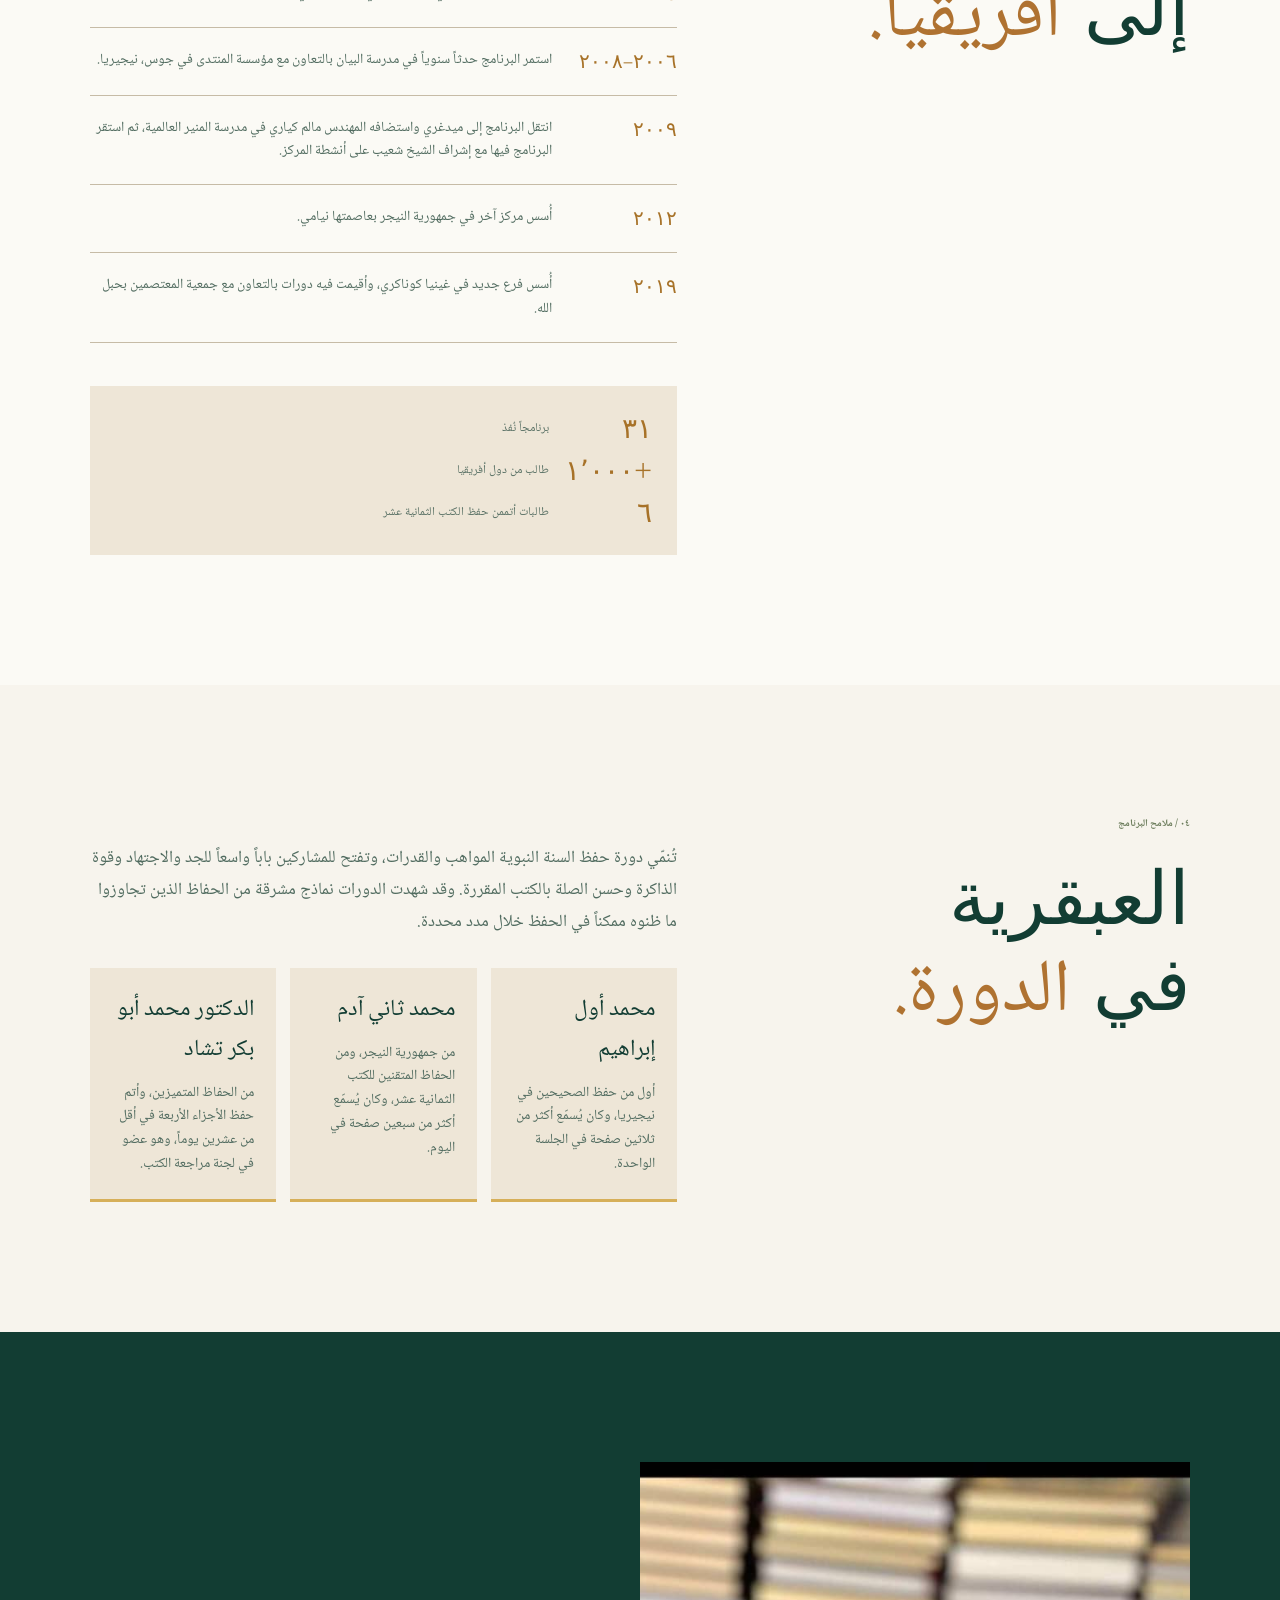
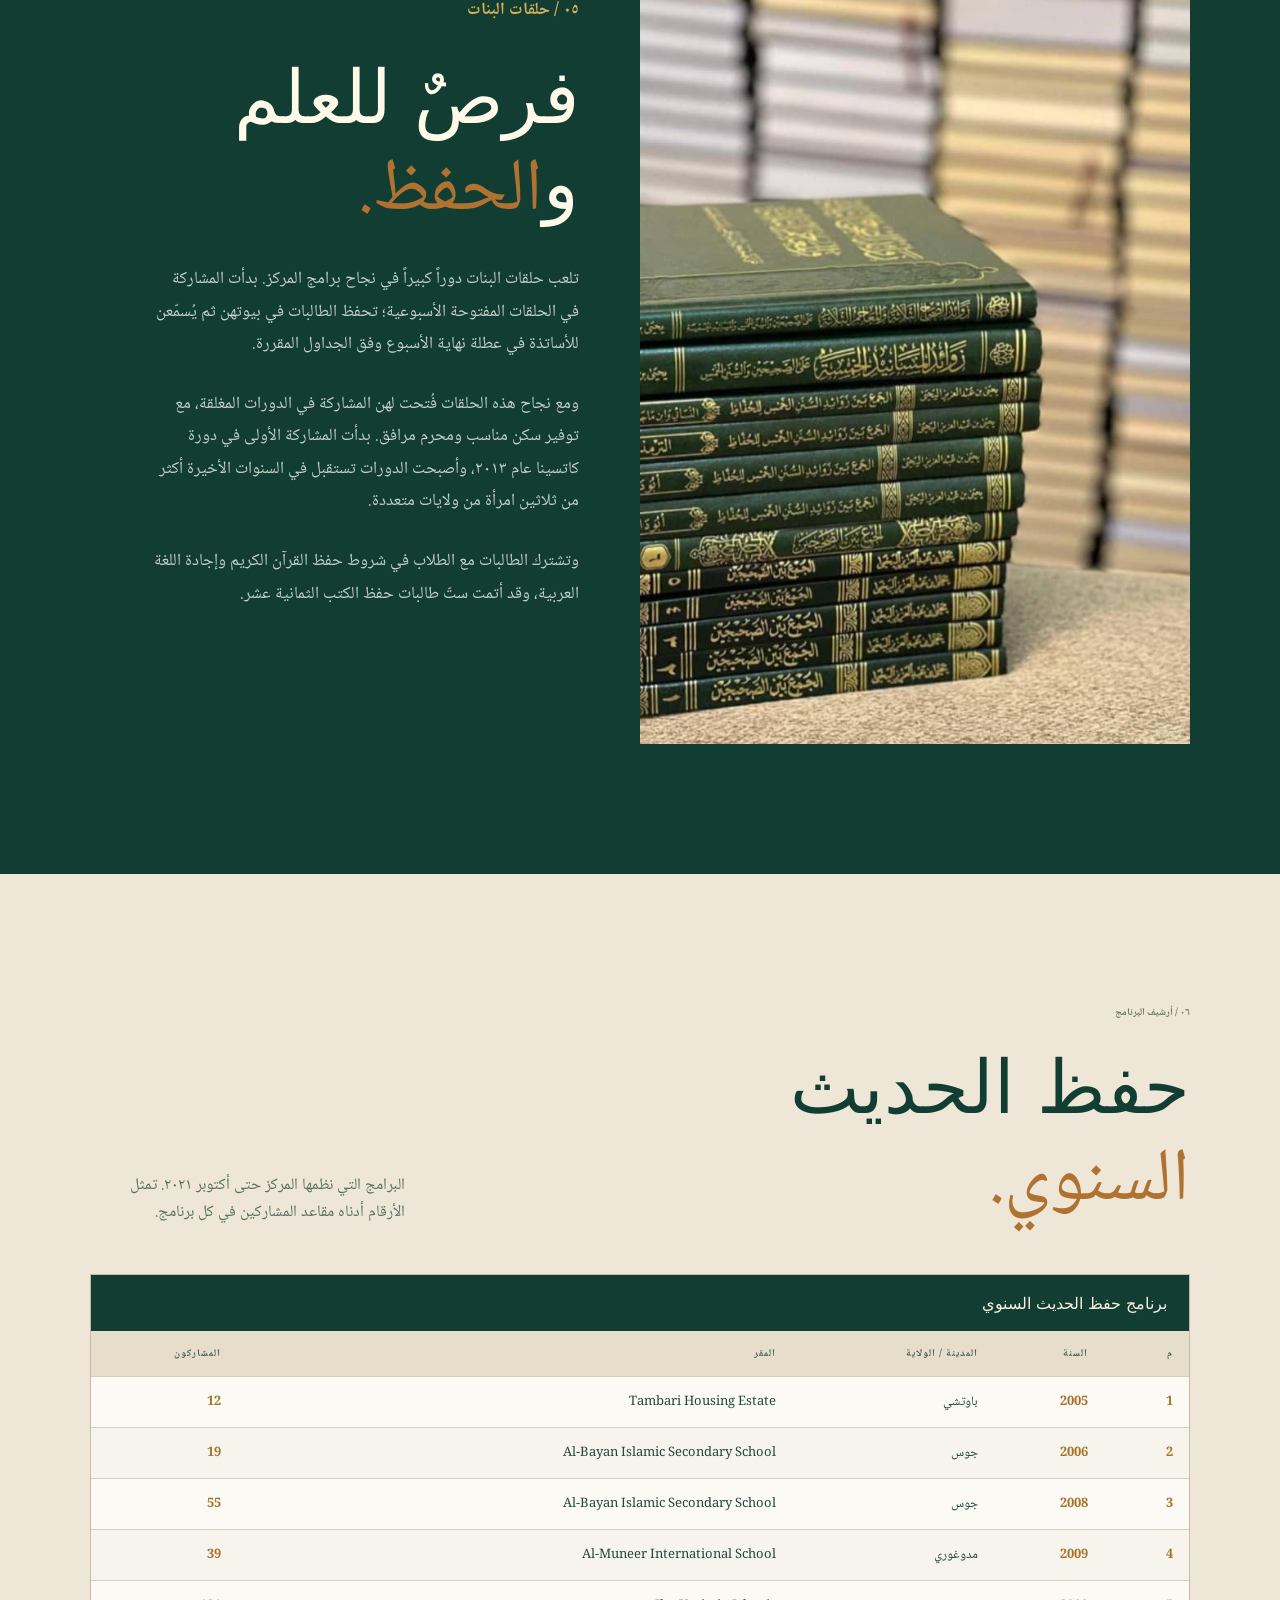
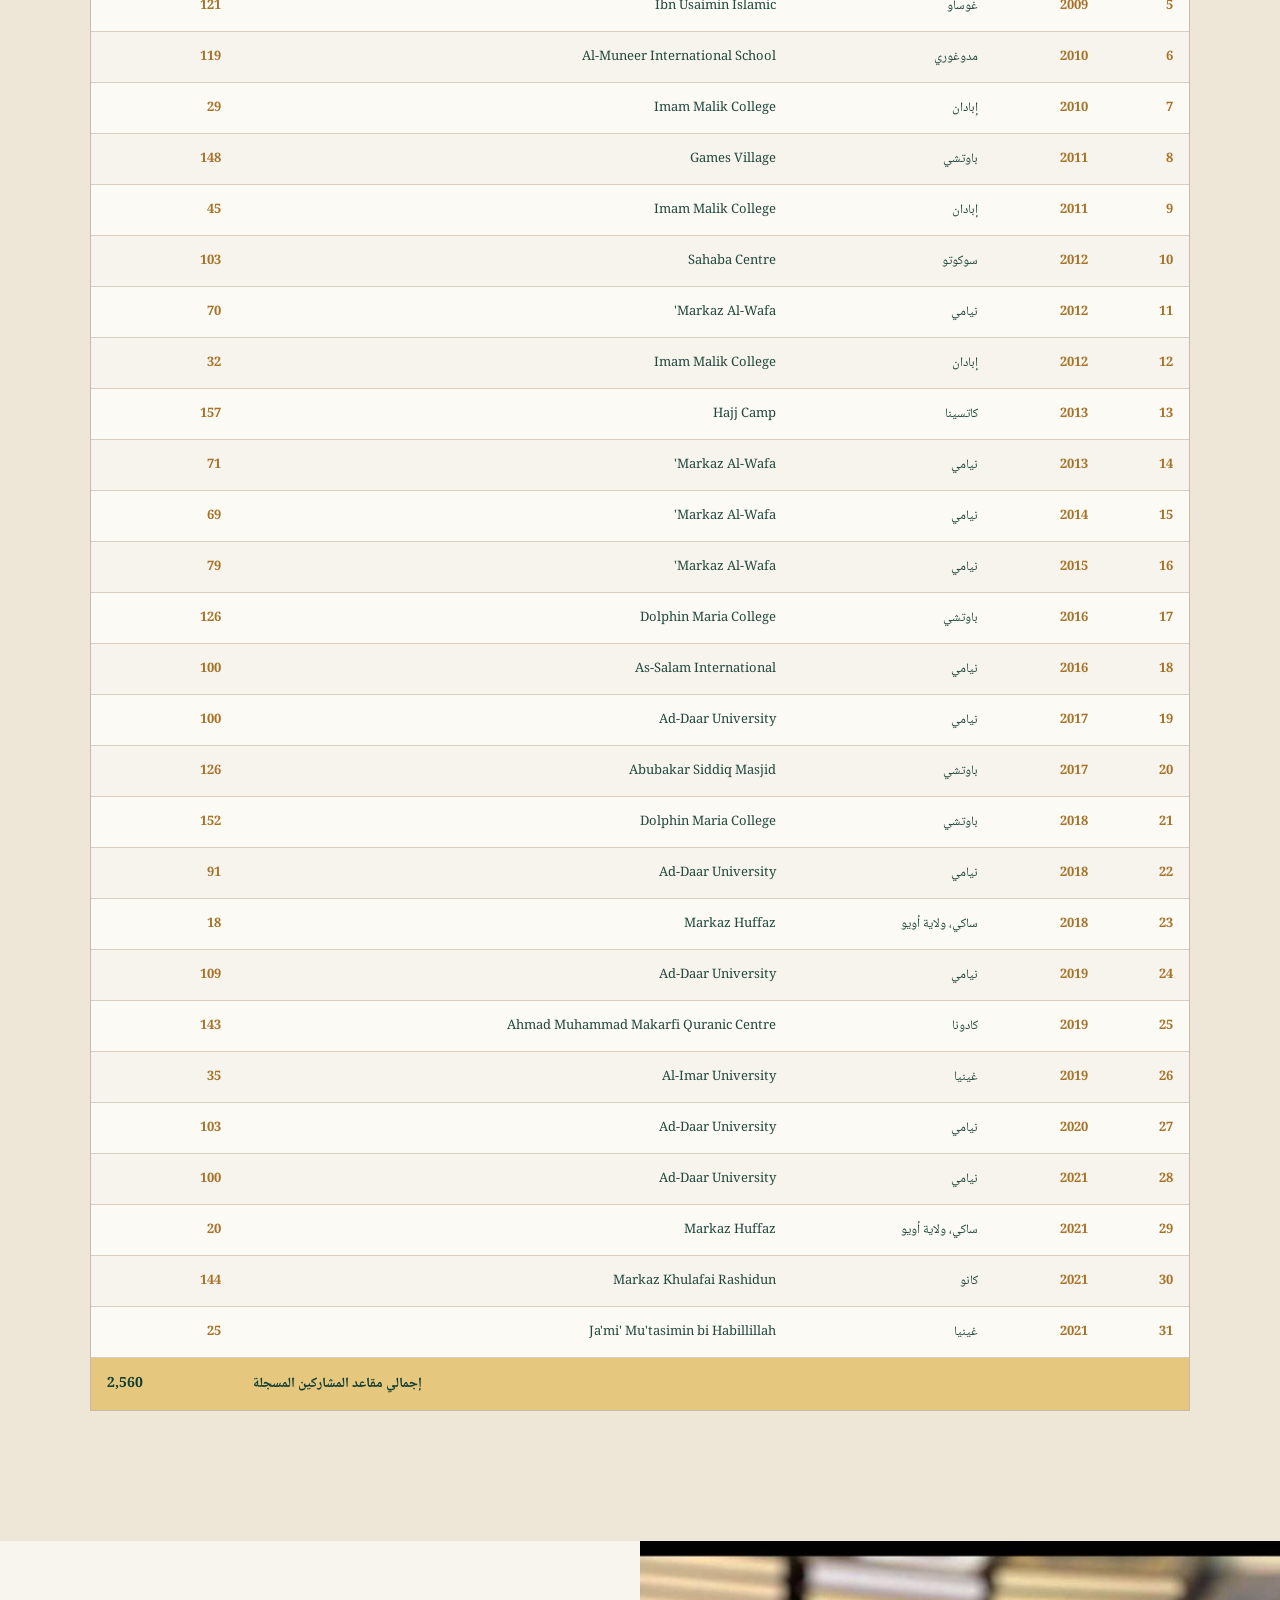
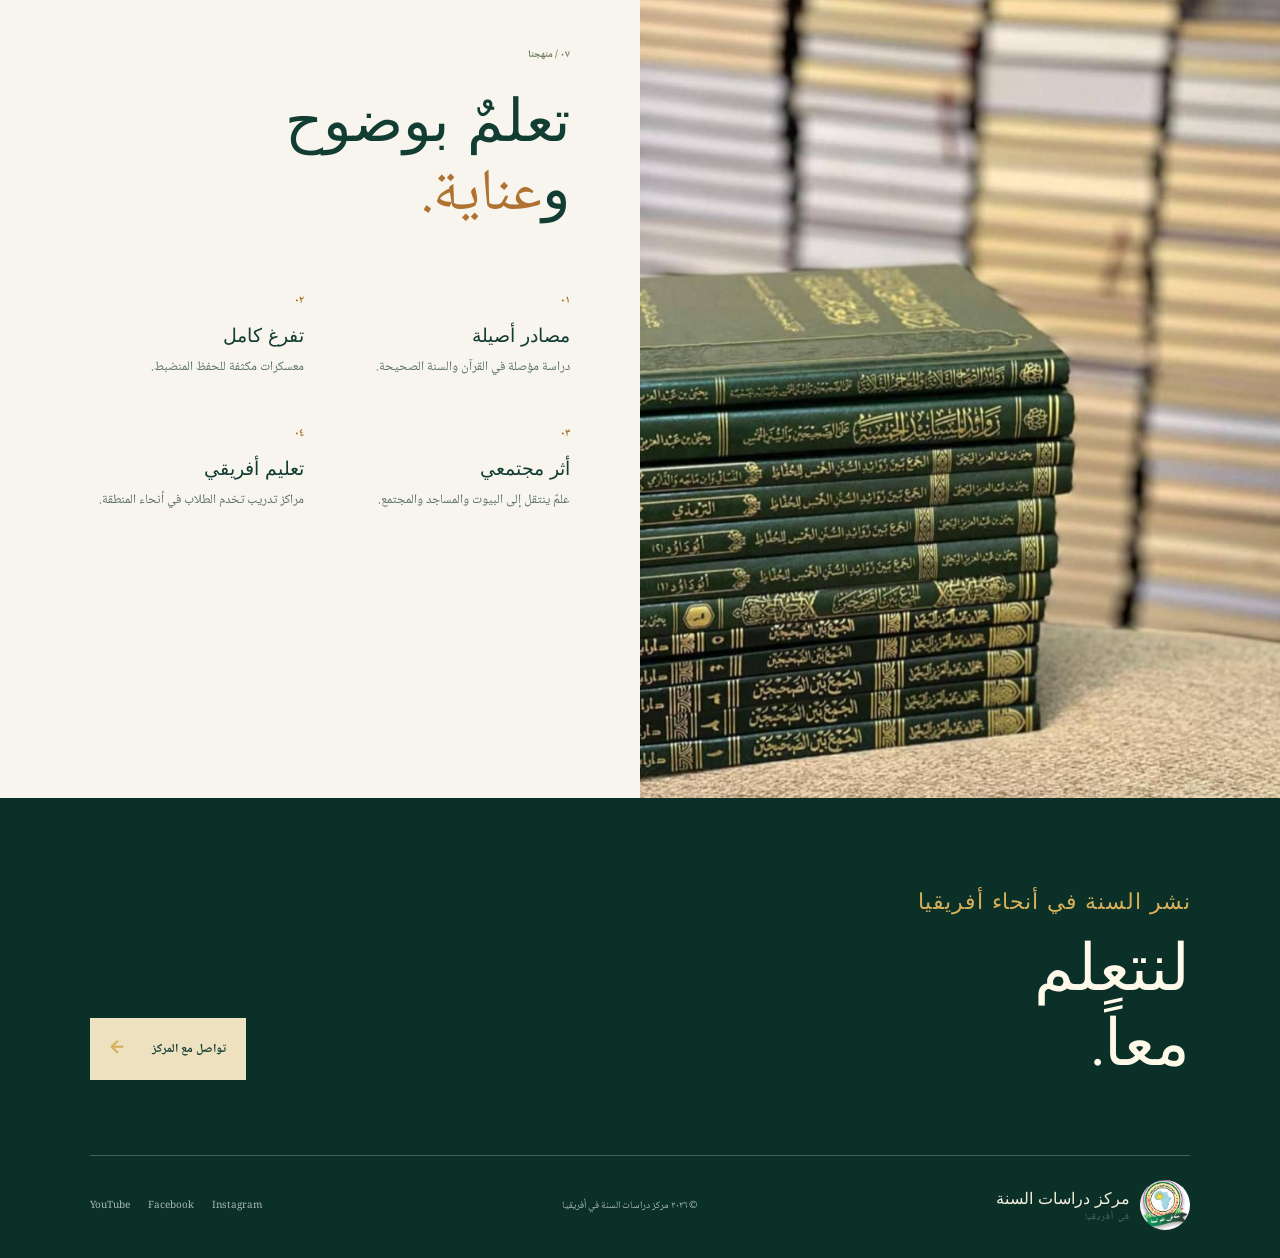
==== commit 608a3fa4: "Expand Arabic centre content" ====
--- a/ar/index.html
+++ b/ar/index.html
@@ -11,17 +11,19 @@
 </head>
 <body>
   <div class="announcement"><span>التسجيل</span> سيتم فتح باب التسجيل في برامج حفظ السنة قريباً. <a href="#contact">ابق على اطلاع <b>←</b></a></div>
-  <header class="site-header"><a class="brand" href="#home" aria-label="الصفحة الرئيسية"><img src="../centre-logo.jpg" alt="شعار مركز دراسات السنة في أفريقيا"><span><strong>مركز دراسات السنة</strong><small>في أفريقيا</small></span></a><button class="menu" aria-label="فتح القائمة" aria-expanded="false"><i></i><i></i></button><nav aria-label="التنقل الرئيسي"><a href="#about">من نحن</a><a href="#programmes">المنهج</a><a href="#history">مسيرتنا</a><a href="#archive">الأرشيف</a><a class="language-link" href="../">English</a><a class="nav-cta" href="#contact">تواصل معنا <span>↖</span></a></nav></header>
+  <header class="site-header"><a class="brand" href="#home" aria-label="الصفحة الرئيسية"><img src="../centre-logo.jpg" alt="شعار مركز دراسات السنة في أفريقيا"><span><strong>مركز دراسات السنة</strong><small>في أفريقيا</small></span></a><button class="menu" aria-label="فتح القائمة" aria-expanded="false"><i></i><i></i></button><nav aria-label="التنقل الرئيسي"><a href="#about">من نحن</a><a href="#programmes">المنهج</a><a href="#history">مسيرتنا</a><a href="#archive">الأرشيف</a><a class="language-link" href="../index.html">English</a><a class="nav-cta" href="#contact">تواصل معنا <span>↖</span></a></nav></header>
   <main id="home">
     <section class="hero"><div class="hero-copy"><p class="eyebrow">بِسْمِ اللَّهِ الرَّحْمَنِ الرَّحِيمِ <span></span> منذ ٢٠٠٦</p><h1>نتعلم من <em>نور</em> السنة.</h1><p class="intro">بيتٌ لدراسة السنة النبوية وحفظها ونشرها في أنحاء أفريقيا، بعلمٍ وعنايةٍ وغاية.</p><div class="hero-actions"><a class="button primary" href="#programmes">استكشف المنهج <span>←</span></a><a class="text-link" href="#about">تعرّف إلى قصتنا <span>↓</span></a></div></div><div class="hero-art photo-panel" aria-label="كتاب حديث بجوار البحر"><img src="../hadith-by-the-sea.jpg" alt="كتاب حديث بجوار البحر"></div><a class="scroll-cue" href="#about">مرر للاستكشاف <span>↓</span></a></section>
     <section class="mission-strip" id="about"><p class="arabic">مَرْكَزُ دِرَاسَاتِ السُّنَّةِ فِي أَفْرِيقِيَا</p><div><span class="line-icon">✦</span><p>نشر السنة<br>في أنحاء أفريقيا.</p></div></section>
-    <section class="about section"><div><p class="section-label">٠١ / من نحن</p><h2>إرثٌ من<br><em>الحفظ.</em></h2></div><div class="about-copy"><p>نشأ مركز دراسات السنة في أفريقيا من برنامج حفظ الحديث السنوي الذي أسسه الشيخ يحيى بن عبد العزيز اليحيى. ووصل البرنامج إلى نيجيريا بجهود الشيخ شعيب أبو بكر إدريس والشيخ عمر أحمد زين.</p><p>صُمم البرنامج لمن حفظ القرآن الكريم ولديه مستوى جيد من الكفاءة في اللغة العربية. ويهدف منهجه إلى تيسير حفظ موسوعة من الحديث من خلال ثمانية عشر كتاباً جُمعت للدراسة في أربع مراحل.</p><p>يلتحق المشاركون بمعسكر متفرغ لمدة تقارب أربعين يوماً في كل مرحلة، مع توفير احتياجاتهم الأساسية. ويتبع المنهج الترتيب الكلاسيكي للكتب؛ فلا يُكرر الحديث المحفوظ في مرحلةٍ في المراحل التالية.</p><a class="arrow-link" href="#history">قصتنا في أفريقيا <span>←</span></a></div></section>
-    <section class="programmes section" id="programmes"><div class="programme-title"><p class="section-label">٠٢ / المنهج</p><h2>أربع مراحل<br>من <em>الدراسة.</em></h2><p>ثمانية عشر كتاباً من كتب الحديث أُعدت للحفظ ضمن منهج متسلسل بعناية.</p><figure class="curriculum-image"><img src="../huffazul-wahyayn.jpg" alt="مجلدات حديث معدة للحفظ"><figcaption>مجلدات الحديث للحفظ</figcaption></figure></div><div class="programme-list"><article><span>٠١</span><div><h3>الصحيحان</h3><p>ستة مجلدات من الأحاديث المتفق عليها والمنفرد بها عند الإمامين البخاري ومسلم.</p></div><a href="#contact" aria-label="السؤال عن المرحلة الأولى">↖</a></article><article><span>٠٢</span><div><h3>السنن الخمسة</h3><p>أربعة مجلدات من سنن أبي داود والترمذي والنسائي وابن ماجه والدارمي.</p></div><a href="#contact" aria-label="السؤال عن المرحلة الثانية">↖</a></article><article><span>٠٣</span><div><h3>المسانيد الخمسة</h3><p>أحاديث إضافية من مسانيد الإمام أحمد وابن أبي شيبة وإسحاق والبزار وأبي يعلى.</p></div><a href="#contact" aria-label="السؤال عن المرحلة الثالثة">↖</a></article><article><span>٠٤</span><div><h3>الصحاح والطبراني</h3><p>أحاديث إضافية من ابن خزيمة وابن حبان والحاكم والطبراني.</p></div><a href="#contact" aria-label="السؤال عن المرحلة الرابعة">↖</a></article></div></section>
-    <section class="history section" id="history"><div><p class="section-label">٠٣ / مسيرتنا</p><h2>من نيجيريا<br>إلى <em>أفريقيا.</em></h2></div><div class="history-copy"><p>يُعقد البرنامج حالياً سنوياً في دورات متعددة، وقد استقبل مشاركين من أنحاء العالم. ولنيجيريا ميزة خاصة بوصفها مركزاً للمنطقة الأفريقية.</p><ol><li><b>٢٠٠٥</b><span>أقيم البرنامج الأول في باوتشي بمشاركة اثني عشر طالباً، بالتزامن مع مسابقة قرآنية وطنية.</span></li><li><b>٢٠٠٦–٢٠٠٧</b><span>نُسق البرنامج السنوي من قبل الشيخ شعيب أبو بكر إدريس واستضافته مدارس إسلامية نيجيرية.</span></li><li><b>٢٠٠٩</b><span>أقيمت برامج في غوساو ومدوغوري. وبعدها قرر الشيخ شعيب ومجلس مدرسة المؤمن الدولية وأصحاب المصلحة تأسيس البرنامج لتدريب الأمة في مجال الحديث.</span></li><li><b>٢٠١٠</b><span>جُمعت البرامج في مركزي تدريب شمالي وجنوبي، واستقبلت طلاباً من نيجيريا والدول المجاورة.</span></li><li><b>٢٠١٢ / ٢٠١٦</b><span>أنشئ مركز تدريب في النيجر عام ٢٠١٢، ثم مركز آخر في غينيا كوناكري عام ٢٠١٦.</span></li></ol><div class="impact"><strong>٣١</strong><span>برنامجاً نُفذ</span><strong>١٬٥٢٥</strong><span>طالباً من دول أفريقيا</span><strong>١٠٤</strong><span>طلاب أتموا برنامج الحفظ</span></div></div></section>
-    <section class="archive section" id="archive"><div class="archive-head"><div><p class="section-label">٠٤ / أرشيف البرنامج</p><h2>حفظ الحديث<br><em>السنوي.</em></h2></div><p>البرامج التي نظمها المركز حتى أكتوبر ٢٠٢١. تمثل الأرقام أدناه مقاعد المشاركين في كل برنامج.</p></div><div class="table-wrap"><table><caption>برنامج حفظ الحديث السنوي</caption><thead><tr><th>م</th><th>السنة</th><th>المدينة / الولاية</th><th>المقر</th><th>المشاركون</th></tr></thead><tbody>
+    <section class="about section"><div><p class="section-label">٠١ / من نحن</p><h2>علمٌ وتعليم<br>و<em>حفظ.</em></h2></div><div class="about-copy"><p>مركز دراسات السنة في أفريقيا مؤسسة علمية تعليمية يشرف عليها فضيلة الشيخ شعيب أبوبكر إدريس والشيخ عمر أحمد زين. ويُعنى بتحفيظ دواوين السنة الثمانية عشر التي ألّفها الشيخ يحيى بن عبد العزيز اليحيى، من خلال الحلقات اليومية والدورات المكثفة الموسمية.</p><p>والدورات المكثفة برنامج سنوي جاء امتداداً لبرنامج الدورات المغلقة لحفظ السنة النبوية الذي أسسه الشيخ يحيى بن عبد العزيز اليحيى؛ لتيسير حفظ موسوعة حديثية اختُصر فيها أكثر من عشرين كتاباً مسنداً، وحُررت منها ثمانية عشر كتاباً جاهزاً للحفظ.</p><p>صُمم البرنامج لمن حفظ القرآن الكريم ولديه مستوى جيد في اللغة العربية. ويلتحق المشاركون بمعسكر متفرغ لمدة تقارب أربعين يوماً في كل مرحلة، مع توفير احتياجاتهم الأساسية. ويتبع المنهج الترتيب الكلاسيكي للكتب؛ فلا يُكرر الحديث المحفوظ في مرحلةٍ في المراحل التالية.</p><a class="arrow-link" href="#history">قصتنا في أفريقيا <span>←</span></a></div></section>
+    <section class="programmes section" id="programmes"><div class="programme-title"><p class="section-label">٠٢ / المنهج</p><h2>أربع مراحل<br>من <em>الدراسة.</em></h2><p>ثمانية عشر كتاباً من كتب الحديث أُعدت للحفظ ضمن منهج متسلسل بعناية.</p><figure class="curriculum-image"><img src="../huffazul-wahyayn.jpg" alt="مجلدات حديث معدة للحفظ"><figcaption>مجلدات الحديث للحفظ</figcaption></figure></div><div class="programme-list"><article><span>٠١</span><div><h3>الصحيحان</h3><p>مشروع عملي لجميع الأحاديث المتفق عليها، ثم مفردات كل من البخاري ومسلم؛ جُمعت المتفقات في أربعة مجلدات، وأُفرد مجلد كامل لمفردات كل إمام.</p></div><a href="#contact" aria-label="السؤال عن المرحلة الأولى">↖</a></article><article><span>٠٢</span><div><h3>السنن الخمسة والدارمي</h3><p>أحاديث من سنن أبي داود والترمذي والنسائي وابن ماجه وسنن الدارمي.</p></div><a href="#contact" aria-label="السؤال عن المرحلة الثانية">↖</a></article><article><span>٠٣</span><div><h3>المسانيد</h3><p>من مسند الإمام أحمد وابن أبي شيبة وابن راهويه والبزار ومسند الإمام أبي يعلى.</p></div><a href="#contact" aria-label="السؤال عن المرحلة الثالثة">↖</a></article><article><span>٠٤</span><div><h3>الصحاح والطبراني</h3><p>من صحيح ابن خزيمة وابن حبان ومستدرك الحاكم ومعاجم الطبراني الثلاثة.</p></div><a href="#contact" aria-label="السؤال عن المرحلة الرابعة">↖</a></article></div></section>
+    <section class="history section" id="history"><div><p class="section-label">٠٣ / مسيرتنا</p><h2>من نيجيريا<br>إلى <em>أفريقيا.</em></h2></div><div class="history-copy"><p>أسس الشيخ شعيب مركزاً خاصاً يُعنى بدراسة السنة النبوية في دول أفريقيا. وصارت الدورة برنامجاً سنوياً يقام في مدن نيجيرية متعددة، ثم امتد إلى دول أخرى في القارة.</p><ol><li><b>٢٠٠٥</b><span>بدأت التجربة الأولى في ولاية باوتشي بمشاركة اثني عشر طالباً.</span></li><li><b>٢٠٠٦–٢٠٠٨</b><span>استمر البرنامج حدثاً سنوياً في مدرسة البيان بالتعاون مع مؤسسة المنتدى في جوس، نيجيريا.</span></li><li><b>٢٠٠٩</b><span>انتقل البرنامج إلى ميدغري واستضافه المهندس مالم كياري في مدرسة المنير العالمية، ثم استقر البرنامج فيها مع إشراف الشيخ شعيب على أنشطة المركز.</span></li><li><b>٢٠١٢</b><span>أُسس مركز آخر في جمهورية النيجر بعاصمتها نيامي.</span></li><li><b>٢٠١٩</b><span>أُسس فرع جديد في غينيا كوناكري، وأقيمت فيه دورات بالتعاون مع جمعية المعتصمين بحبل الله.</span></li></ol><div class="impact"><strong>٣١</strong><span>برنامجاً نُفذ</span><strong>+١٬٠٠٠</strong><span>طالب من دول أفريقيا</span><strong>٦</strong><span>طالبات أتممن حفظ الكتب الثمانية عشر</span></div></div></section>
+    <section class="spotlight section"><div><p class="section-label">٠٤ / ملامح البرنامج</p><h2>العبقرية<br>في <em>الدورة.</em></h2></div><div class="spotlight-copy"><p>تُنمّي دورة حفظ السنة النبوية المواهب والقدرات، وتفتح للمشاركين باباً واسعاً للجد والاجتهاد وقوة الذاكرة وحسن الصلة بالكتب المقررة. وقد شهدت الدورات نماذج مشرقة من الحفاظ الذين تجاوزوا ما ظنوه ممكناً في الحفظ خلال مدد محددة.</p><div class="profiles"><article><h3>محمد أول إبراهيم</h3><p>أول من حفظ الصحيحين في نيجيريا، وكان يُسمّع أكثر من ثلاثين صفحة في الجلسة الواحدة.</p></article><article><h3>محمد ثاني آدم</h3><p>من جمهورية النيجر، ومن الحفاظ المتقنين للكتب الثمانية عشر، وكان يُسمّع أكثر من سبعين صفحة في اليوم.</p></article><article><h3>الدكتور محمد أبو بكر تشاد</h3><p>من الحفاظ المتميزين، وأتم حفظ الأجزاء الأربعة في أقل من عشرين يوماً، وهو عضو في لجنة مراجعة الكتب.</p></article></div></div></section>
+    <section class="girls section"><div class="girls-image"><img src="../hadith-library.jpg" alt="مجلدات الحديث"></div><div class="girls-copy"><p class="section-label">٠٥ / حلقات البنات</p><h2>فرصٌ للعلم<br>و<em>الحفظ.</em></h2><p>تلعب حلقات البنات دوراً كبيراً في نجاح برامج المركز. بدأت المشاركة في الحلقات المفتوحة الأسبوعية؛ تحفظ الطالبات في بيوتهن ثم يُسمّعن للأساتذة في عطلة نهاية الأسبوع وفق الجداول المقررة.</p><p>ومع نجاح هذه الحلقات فُتحت لهن المشاركة في الدورات المغلقة، مع توفير سكن مناسب ومحرم مرافق. بدأت المشاركة الأولى في دورة كاتسينا عام ٢٠١٣، وأصبحت الدورات تستقبل في السنوات الأخيرة أكثر من ثلاثين امرأة من ولايات متعددة.</p><p>وتشترك الطالبات مع الطلاب في شروط حفظ القرآن الكريم وإجادة اللغة العربية، وقد أتمت ستّ طالبات حفظ الكتب الثمانية عشر.</p></div></section>
+    <section class="archive section" id="archive"><div class="archive-head"><div><p class="section-label">٠٦ / أرشيف البرنامج</p><h2>حفظ الحديث<br><em>السنوي.</em></h2></div><p>البرامج التي نظمها المركز حتى أكتوبر ٢٠٢١. تمثل الأرقام أدناه مقاعد المشاركين في كل برنامج.</p></div><div class="table-wrap"><table><caption>برنامج حفظ الحديث السنوي</caption><thead><tr><th>م</th><th>السنة</th><th>المدينة / الولاية</th><th>المقر</th><th>المشاركون</th></tr></thead><tbody>
       <tr><td>1</td><td>2005</td><td>باوتشي</td><td>Tambari Housing Estate</td><td>12</td></tr><tr><td>2</td><td>2006</td><td>جوس</td><td>Al-Bayan Islamic Secondary School</td><td>19</td></tr><tr><td>3</td><td>2008</td><td>جوس</td><td>Al-Bayan Islamic Secondary School</td><td>55</td></tr><tr><td>4</td><td>2009</td><td>مدوغوري</td><td>Al-Muneer International School</td><td>39</td></tr><tr><td>5</td><td>2009</td><td>غوساو</td><td>Ibn Usaimin Islamic</td><td>121</td></tr><tr><td>6</td><td>2010</td><td>مدوغوري</td><td>Al-Muneer International School</td><td>119</td></tr><tr><td>7</td><td>2010</td><td>إبادان</td><td>Imam Malik College</td><td>29</td></tr><tr><td>8</td><td>2011</td><td>باوتشي</td><td>Games Village</td><td>148</td></tr><tr><td>9</td><td>2011</td><td>إبادان</td><td>Imam Malik College</td><td>45</td></tr><tr><td>10</td><td>2012</td><td>سوكوتو</td><td>Sahaba Centre</td><td>103</td></tr><tr><td>11</td><td>2012</td><td>نيامي</td><td>Markaz Al-Wafa'</td><td>70</td></tr><tr><td>12</td><td>2012</td><td>إبادان</td><td>Imam Malik College</td><td>32</td></tr><tr><td>13</td><td>2013</td><td>كاتسينا</td><td>Hajj Camp</td><td>157</td></tr><tr><td>14</td><td>2013</td><td>نيامي</td><td>Markaz Al-Wafa'</td><td>71</td></tr><tr><td>15</td><td>2014</td><td>نيامي</td><td>Markaz Al-Wafa'</td><td>69</td></tr><tr><td>16</td><td>2015</td><td>نيامي</td><td>Markaz Al-Wafa'</td><td>79</td></tr><tr><td>17</td><td>2016</td><td>باوتشي</td><td>Dolphin Maria College</td><td>126</td></tr><tr><td>18</td><td>2016</td><td>نيامي</td><td>As-Salam International</td><td>100</td></tr><tr><td>19</td><td>2017</td><td>نيامي</td><td>Ad-Daar University</td><td>100</td></tr><tr><td>20</td><td>2017</td><td>باوتشي</td><td>Abubakar Siddiq Masjid</td><td>126</td></tr><tr><td>21</td><td>2018</td><td>باوتشي</td><td>Dolphin Maria College</td><td>152</td></tr><tr><td>22</td><td>2018</td><td>نيامي</td><td>Ad-Daar University</td><td>91</td></tr><tr><td>23</td><td>2018</td><td>ساكي، ولاية أويو</td><td>Markaz Huffaz</td><td>18</td></tr><tr><td>24</td><td>2019</td><td>نيامي</td><td>Ad-Daar University</td><td>109</td></tr><tr><td>25</td><td>2019</td><td>كادونا</td><td>Ahmad Muhammad Makarfi Quranic Centre</td><td>143</td></tr><tr><td>26</td><td>2019</td><td>غينيا</td><td>Al-Imar University</td><td>35</td></tr><tr><td>27</td><td>2020</td><td>نيامي</td><td>Ad-Daar University</td><td>103</td></tr><tr><td>28</td><td>2021</td><td>نيامي</td><td>Ad-Daar University</td><td>100</td></tr><tr><td>29</td><td>2021</td><td>ساكي، ولاية أويو</td><td>Markaz Huffaz</td><td>20</td></tr><tr><td>30</td><td>2021</td><td>كانو</td><td>Markaz Khulafai Rashidun</td><td>144</td></tr><tr><td>31</td><td>2021</td><td>غينيا</td><td>Ja'mi' Mu'tasimin bi Habillillah</td><td>25</td></tr>
     </tbody><tfoot><tr><th colspan="4">إجمالي مقاعد المشاركين المسجلة</th><th>2,560</th></tr></tfoot></table></div></section>
-    <section class="values" id="approach"><div class="values-image photo-panel values-photo"><img src="../hadith-library.jpg" alt="مجلدات الحديث في مكتبة"></div><div class="values-copy"><p class="section-label">٠٥ / منهجنا</p><h2>تعلمٌ بوضوح<br>و<em>عناية.</em></h2><div class="value-grid"><div><b>٠١</b><h3>مصادر أصيلة</h3><p>دراسة مؤصلة في القرآن والسنة الصحيحة.</p></div><div><b>٠٢</b><h3>تفرغ كامل</h3><p>معسكرات مكثفة للحفظ المنضبط.</p></div><div><b>٠٣</b><h3>أثر مجتمعي</h3><p>علمٌ ينتقل إلى البيوت والمساجد والمجتمع.</p></div><div><b>٠٤</b><h3>تعليم أفريقي</h3><p>مراكز تدريب تخدم الطلاب في أنحاء المنطقة.</p></div></div></div></section>
+    <section class="values" id="approach"><div class="values-image photo-panel values-photo"><img src="../hadith-library.jpg" alt="مجلدات الحديث في مكتبة"></div><div class="values-copy"><p class="section-label">٠٧ / منهجنا</p><h2>تعلمٌ بوضوح<br>و<em>عناية.</em></h2><div class="value-grid"><div><b>٠١</b><h3>مصادر أصيلة</h3><p>دراسة مؤصلة في القرآن والسنة الصحيحة.</p></div><div><b>٠٢</b><h3>تفرغ كامل</h3><p>معسكرات مكثفة للحفظ المنضبط.</p></div><div><b>٠٣</b><h3>أثر مجتمعي</h3><p>علمٌ ينتقل إلى البيوت والمساجد والمجتمع.</p></div><div><b>٠٤</b><h3>تعليم أفريقي</h3><p>مراكز تدريب تخدم الطلاب في أنحاء المنطقة.</p></div></div></div></section>
   </main>
   <footer id="contact"><div class="footer-top"><div><p class="motto">نشر السنة في أنحاء أفريقيا</p><h2>لنتعلم<br>معاً.</h2></div><a class="button light" href="mailto:centreforsunnahstudiesinafrica@gmail.com">تواصل مع المركز <span>←</span></a></div><div class="footer-bottom"><div class="brand footer-brand"><img src="../centre-logo.jpg" alt=""><span><strong>مركز دراسات السنة</strong><small>في أفريقيا</small></span></div><p>© ٢٠٢٦ مركز دراسات السنة في أفريقيا</p><div><a href="#home">Instagram</a><a href="https://www.facebook.com/hadithdaurah/" target="_blank" rel="noopener noreferrer">Facebook</a><a href="#home">YouTube</a></div></div></footer>
   <script>document.querySelector('.menu').addEventListener('click',e=>{const b=e.currentTarget,n=document.querySelector('nav');b.setAttribute('aria-expanded',String(!n.classList.toggle('open')))});</script>
--- a/ar/ar.css
+++ b/ar/ar.css
@@ -11,4 +11,18 @@
 html[dir="rtl"] caption { text-align: right; }
 html[dir="rtl"] tfoot th { text-align: left; }
 html[dir="rtl"] .announcement span { margin-left: 10px; margin-right: 0; }
+.spotlight { display: grid; grid-template-columns: .8fr 1.2fr; gap: 11%; background: #f7f4ed; }
+.spotlight-copy > p, .girls-copy > p { margin: 28px 0; color: #506b5f; font-size: 17px; line-height: 1.9; }
+.profiles { display: grid; grid-template-columns: repeat(3, 1fr); gap: 14px; }
+.profiles article { padding: 22px; background: #eee6d7; border-bottom: 3px solid #d6af59; }
+.profiles h3 { margin: 0 0 12px; font: 23px 'Noto Naskh Arabic', serif; color: #123d33; }
+.profiles p { margin: 0; color: #506b5f; font-size: 14px; line-height: 1.7; }
+.girls { display: grid; grid-template-columns: 1fr 1fr; background: #123d33; color: #f7f0df; }
+.girls-image { min-height: 570px; }
+.girls-image img { display: block; width: 100%; height: 100%; object-fit: cover; object-position: 42% center; }
+.girls-copy { padding: 105px 11%; }
+.girls-copy h2 { color: #fff9e9; }
+.girls-copy > p { color: #c4d1c7; }
+.girls-copy .section-label { color: #d6af59; }
 @media(max-width:780px) { html[dir="rtl"] nav { align-items: flex-start; } html[dir="rtl"] .history li { grid-template-columns: 80px 1fr; } }
+@media(max-width:780px) { .spotlight, .girls { grid-template-columns: 1fr; gap: 0; } .profiles { grid-template-columns: 1fr; } .girls-image { min-height: 340px; } .girls-copy { padding: 70px 7%; } }
